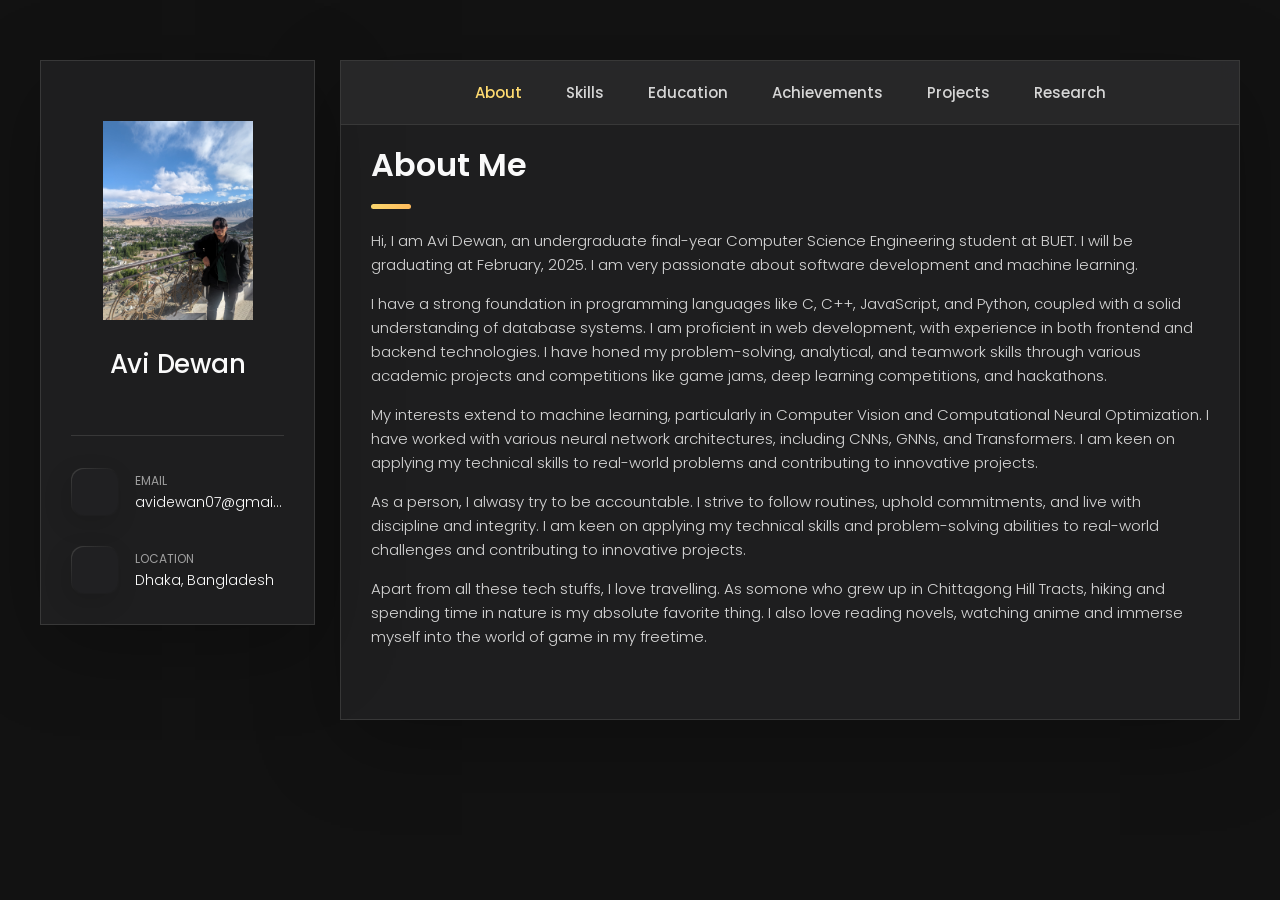
==== index.html @ 2a671320 "portfolio" ====
<!DOCTYPE html>
<html lang="en">

<head>
  <meta charset="UTF-8">
  <meta http-equiv="X-UA-Compatible" content="IE=edge">
  <meta name="viewport" content="width=device-width, initial-scale=1.0">
  <title>Avi's Portfolio</title>

  <!--
    - favicon
  -->
  <link rel="shortcut icon" href="./assets/images/me/3.jpg" type="image/x-icon">

  <!--
    - custom css link
  -->
  <link rel="stylesheet" href="./assets/css/style.css">

  <!--
    - google font link
  -->
  <link rel="preconnect" href="https://fonts.googleapis.com">
  <link rel="preconnect" href="https://fonts.gstatic.com" crossorigin>
  <link href="https://fonts.googleapis.com/css2?family=Poppins:wght@300;400;500;600&display=swap" rel="stylesheet">
</head>

<body>

  <!--
    - #MAIN
  -->

  <main>

    <!--
      - #SIDEBAR
    -->

    <aside class="sidebar" data-sidebar>
    <div class="sidebar-info">
      <figure class="avatar-box">
        <img src="/assets/images/me/5.jpg" alt="Avi Dewan" width="80">
      </figure>

      <div class="info-content">
        <h1 class="name" title=Avi Dewan>Avi Dewan</h1>
        <!-- <p class="title">
          Software Engineer, Chaldal
          <br>
          2023 - Present
        </p> -->
        
      </div>

      <button class="info_more-btn" data-sidebar-btn>
        <span>Show Contacts</span>
        <ion-icon name="chevron-down"></ion-icon>
      </button>
    </div>
      <ul class="social-list">
        
            <li class="social-item">
                <a href=https://www.linkedin.com/in/avi-dewan/ class="social-link" target="_blank" rel="noopener noreferrer">
                  <ion-icon name="logo-linkedin"></ion-icon>
                </a>
              </li>
        

        
            <li class="social-item">
                <a href=https://github.com/Avi-Dewan class="social-link" target="_blank" rel="noopener noreferrer">
                  <ion-icon name="logo-github"></ion-icon>
                </a>
              </li>
        
      </ul>
    </div>

    <div class="separator"></div>
    <div class="sidebar-info_more">
      <ul class="contacts-list">

        
            <li class="contact-item">
                <div class="icon-box">
                  <ion-icon name="mail-outline"></ion-icon>
                </div>
                <div class="contact-info">
                  <p class="contact-title">Email</p>
                  <a href="mailto:avidewan07@gmail.com" class="contact-link">avidewan07@gmail.com</a>
                </div>
              </li>
        
        

        
            <li class="contact-item">
                <div class="icon-box">
                  <ion-icon name="location-outline"></ion-icon>
                </div>
                <div class="contact-info">
                  <p class="contact-title">Location</p>
                  <address>Dhaka, Bangladesh</address>
                </div>
              </li>
        
      </ul>
  </aside>

    <!--
      - #main-content
    -->

    <div class="main-content">

      <!--
        - #NAVBAR
      -->

      <nav class="navbar">
        <ul class="navbar-list">
          <li class="navbar-item">
            <button class="navbar-link active" data-nav-link>About</button>
          </li>

          <li class="navbar-item">
            <button class="navbar-link" data-nav-link>Skills</button>
          </li>
          
          <li class="navbar-item">
            <button class="navbar-link" data-nav-link>Education</button>
          </li>

          <li class="navbar-item">
            <button class="navbar-link" data-nav-link>Achievements</button>
          </li>

          <!-- <li class="navbar-item">
            <button class="navbar-link" data-nav-link>Experience</button>
          </li> -->
          
          <li class="navbar-item">
            <button class="navbar-link" data-nav-link>Projects</button>
          </li>

          <li class="navbar-item">
            <button class="navbar-link" data-nav-link>Research</button>
          </li>

          <!-- <li class="navbar-item">
            <button class="navbar-link" data-nav-link>Location</button>
          </li> -->
        </ul>
      </nav>

      <!--
        - #ABOUT
      -->

      <article class="about active" data-page="about">

    <header>
      <h2 class="h2 article-title">About me</h2>
    </header>

    <section class="about-text">
         
            <p>Hi, I am Avi Dewan, an undergraduate final-year Computer Science Engineering student at BUET. I will be graduating at February, 2025. I am very passionate about software development and machine learning.</p>
         
            <p>I have a strong foundation in programming languages like C, C++, JavaScript, and Python, coupled with a solid understanding of database systems. I am proficient in web development, with experience in both frontend and backend technologies. I have honed my problem-solving, analytical, and teamwork skills through various academic projects and competitions like game jams, deep learning competitions, and hackathons.</p>
         
            <p>My interests extend to machine learning, particularly in Computer Vision and Computational Neural Optimization. I have worked with various neural network architectures, including CNNs, GNNs, and Transformers. I am keen on applying my technical skills to real-world problems and contributing to innovative projects.</p>
         
            <p>As a person, I alwasy try to be accountable.  I strive to follow routines, uphold commitments, and live with discipline and integrity. I am keen on applying my technical skills and problem-solving abilities to real-world challenges and contributing to innovative projects.</p>
        
            <p>Apart from all these tech stuffs, I love travelling. As somone who grew up in Chittagong Hill Tracts, hiking and spending time in nature is my absolute favorite thing. I also love reading novels, watching anime and immerse myself into the world of game in my freetime.</p>
        
  </section>
    <div class="modal-container" data-modal-container>

      <div class="overlay" data-overlay></div>

      <section class="testimonials-modal">
        <button class="modal-close-btn" data-modal-close-btn>
          <ion-icon name="close-outline"></ion-icon>
        </button>
      </section>

    </div>
  </article>

      <!--
        - #ABOUT
      -->

      <article class="skills" data-page="skills">

  <header>
    <h2 class="h2 article-title">Skills</h2>
  </header>

  
    <section class="timeline">
      <div class="title-wrapper">
        <div class="icon-box">
          <ion-icon name="code-slash-outline"></ion-icon>
        </div>
        <h3 class="h3">
          Languages
        </h3>
      </div>

      <div >
        
          <div  style="float: left; margin-right: 8px; margin-bottom: 8px;">
                <!-- <span class="tags" style="font-size: 20px; float: left;" >C</span> -->
                <img alt=C style="float: left;" src=https://img.shields.io/badge/c-%2300599C.svg?style=for-the-badge&amp;badge=c&amp;badgeColor=white />
                <!-- 
                  <a style="float: left;" href=https://github.com/ > 📎 </a>  
                
                  <a style="float: left;" href=https://github.com/ > 📎 </a>  
                 -->
                
          </div>
          
        
          <div  style="float: left; margin-right: 8px; margin-bottom: 8px;">
                <!-- <span class="tags" style="font-size: 20px; float: left;" >C++</span> -->
                <img alt=C++ style="float: left;" src=https://img.shields.io/badge/c++-%2300599C.svg?style=for-the-badge&amp;badge=c%2B%2B&amp;badgeColor=white />
                <!-- 
                  <a style="float: left;" href=https://github.com/ > 📎 </a>  
                
                  <a style="float: left;" href=https://github.com/ > 📎 </a>  
                 -->
                
          </div>
          
        
          <div  style="float: left; margin-right: 8px; margin-bottom: 8px;">
                <!-- <span class="tags" style="font-size: 20px; float: left;" >Java</span> -->
                <img alt=Java style="float: left;" src=https://img.shields.io/badge/java-%23ED8B00.svg?style=for-the-badge&amp;logo=openjdk&amp;logoColor=white />
                <!-- 
                  <a style="float: left;" href=https://github.com/ > 📎 </a>  
                
                  <a style="float: left;" href=https://github.com/ > 📎 </a>  
                 -->
                
          </div>

          <div  style="float: left; margin-right: 8px; margin-bottom: 8px;">
            <!-- <span class="tags" style="font-size: 20px; float: left;" >Java</span> -->
            <img alt=Python style="float: left;" src=https://img.shields.io/badge/python-%233776AB.svg?style=for-the-badge&amp;logo=openjdk&amp;logoColor=white />
            <!-- 
              <a style="float: left;" href=https://github.com/ > 📎 </a>  
            
              <a style="float: left;" href=https://github.com/ > 📎 </a>  
             -->
            
          </div>
          
        
          <div  style="float: left; margin-right: 8px; margin-bottom: 8px;">
                <!-- <span class="tags" style="font-size: 20px; float: left;" >Javascript</span> -->
                <img alt=Javascript style="float: left;" src=https://img.shields.io/badge/javascript-%23323330.svg?style=for-the-badge&amp;logo=javascript&amp;logoColor=%23F7DF1E />
                <!-- 
                  <a style="float: left;" href=https://github.com/ > 📎 </a>  
                
                  <a style="float: left;" href=https://github.com/ > 📎 </a>  
                 -->
                
          </div>
          
        
          <div  style="float: left; margin-right: 8px; margin-bottom: 8px;">
                <!-- <span class="tags" style="font-size: 20px; float: left;" >Assembly</span> -->
                <img alt=Assembly style="float: left;" src=https://img.shields.io/badge/assembly%20script-%23000000.svg?style=for-the-badge&amp;logo=assemblyscript&amp;logoColor=white />
                <!-- 
                  <a style="float: left;" href=https://github.com/ > 📎 </a>  
                
                  <a style="float: left;" href=https://github.com/ > 📎 </a>  
                 -->
                
          </div>
          
        
          <div  style="float: left; margin-right: 8px; margin-bottom: 8px;">
                <!-- <span class="tags" style="font-size: 20px; float: left;" >Bash</span> -->
                <img alt=Bash style="float: left;" src=https://img.shields.io/badge/shell_script-%23121011.svg?style=for-the-badge&amp;logo=gnu-bash&amp;logoColor=white />
                <!-- 
                  <a style="float: left;" href=https://github.com/ > 📎 </a>  
                
                  <a style="float: left;" href=https://github.com/ > 📎 </a>  
                 -->
                
          </div>
          
        
      </div>
    </section>
    <br/>
    <br/>
    <div>  </div>
    <hr>
    <br/>
    
    <section class="timeline">
      <div class="title-wrapper">
        <div class="icon-box">
          <ion-icon name="code-slash-outline"></ion-icon>
        </div>
        <h3 class="h3">
          Backend
        </h3>
      </div>

      <div >
        
          <div  style="float: left; margin-right: 8px; margin-bottom: 8px;">
                <!-- <span class="tags" style="font-size: 20px; float: left;" >NodeJS</span> -->
                <img alt=NodeJS style="float: left;" src=https://img.shields.io/badge/node.js-6DA55F?style=for-the-badge&amp;logo=node.js&amp;logoColor=white />
                <!-- 
                  <a style="float: left;" href=https://github.com/ > 📎 </a>  
                
                  <a style="float: left;" href=https://github.com/ > 📎 </a>  
                 -->
                
          </div>

          <div  style="float: left; margin-right: 8px; margin-bottom: 8px;">
                <!-- <span class="tags" style="font-size: 20px; float: left;" >NodeJS</span> -->
                <img alt=ExpressJS style="float: left;" src=https://img.shields.io/badge/express.js-%23404d59.svg?style=for-the-badge&amp;logo=express&amp;logoColor=white />
                <!-- 
                  <a style="float: left;" href=https://github.com/ > 📎 </a>  
                
                  <a style="float: left;" href=https://github.com/ > 📎 </a>  
                -->
                
          </div>
          
        
          <div  style="float: left; margin-right: 8px; margin-bottom: 8px;">
                <!-- <span class="tags" style="font-size: 20px; float: left;" >Spring Boot</span> -->
                <img alt=Next JS Boot style="float: left;" src=https://img.shields.io/badge/Next.js-black?style=for-the-badge&amp;logo=spring&amp;logoColor=white />
                <!-- 
                  <a style="float: left;" href=https://github.com/ > 📎 </a>  
                
                  <a style="float: left;" href=https://github.com/ > 📎 </a>  
                 -->
                
          </div>
          
        
      </div>
    </section>
    <br/>
    <br/>
    <div>  </div>
    <hr>
    <br/>
    
    <section class="timeline">
      <div class="title-wrapper">
        <div class="icon-box">
          <ion-icon name="code-slash-outline"></ion-icon>
        </div>
        <h3 class="h3">
          Frontend
        </h3>
      </div>

      <div >
        
          <div  style="float: left; margin-right: 8px; margin-bottom: 8px;">
                <!-- <span class="tags" style="font-size: 20px; float: left;" >ReactJs</span> -->
                <img alt=ReactJs style="float: left;" src=https://img.shields.io/badge/react-%2320232a.svg?style=for-the-badge&amp;logo=react&amp;logoColor=%2361DAFB />
                <!-- 
                  <a style="float: left;" href=https://github.com/ > 📎 </a>  
                
                  <a style="float: left;" href=https://github.com/ > 📎 </a>  
                 -->
                
          </div>
          
        
          <div  style="float: left; margin-right: 8px; margin-bottom: 8px;">
                <!-- <span class="tags" style="font-size: 20px; float: left;" >EJS</span> -->
                <img alt=SvelteJS style="float: left;" src=https://img.shields.io/badge/svelte-%23FF3E00.svg?style=for-the-badge&amp;logo=node.js&amp;logoColor=white />
                <!-- 
                  <a style="float: left;" href=https://github.com/ > 📎 </a>  
                
                  <a style="float: left;" href=https://github.com/ > 📎 </a>  
                 -->
                
          </div>

          <div  style="float: left; margin-right: 8px; margin-bottom: 8px;">
                <!-- <span class="tags" style="font-size: 20px; float: left;" >Spring Boot</span> -->
                <img alt=Next JS Boot style="float: left;" src=https://img.shields.io/badge/Next.js-black?style=for-the-badge&amp;logo=spring&amp;logoColor=white />
                <!-- 
                  <a style="float: left;" href=https://github.com/ > 📎 </a>  
                
                  <a style="float: left;" href=https://github.com/ > 📎 </a>  
                -->
                
          </div>
        

          <div  style="float: left; margin-right: 8px; margin-bottom: 8px;">
                <!-- <span class="tags" style="font-size: 20px; float: left;" >EJS</span> -->
                <img alt=p5 JS style="float: left;" src=https://img.shields.io/badge/p5.js-%23ED225D.svg?style=for-the-badge&amp;logo=node.js&amp;logoColor=white />
                <!-- 
                  <a style="float: left;" href=https://github.com/ > 📎 </a>  
                
                  <a style="float: left;" href=https://github.com/ > 📎 </a>  
                -->
                
          </div>
          
        
      </div>
    </section>
    <br/>
    <br/>
    <div>  </div>
    <hr>
    <br/>
    
    <section class="timeline">
      <div class="title-wrapper">
        <div class="icon-box">
          <ion-icon name="code-slash-outline"></ion-icon>
        </div>
        <h3 class="h3">
          Data Systems
        </h3>
      </div>

      <div >
        
          <div  style="float: left; margin-right: 8px; margin-bottom: 8px;">
                <!-- <span class="tags" style="font-size: 20px; float: left;" >PostgreSQL</span> -->
                <img alt=PostgreSQL style="float: left;" src=https://img.shields.io/badge/postgres-%23316192.svg?style=for-the-badge&amp;logo=postgresql&amp;logoColor=white />
                <!-- 
                  <a style="float: left;" href=https://github.com/ > 📎 </a>  
                
                  <a style="float: left;" href=https://github.com/ > 📎 </a>  
                 -->
                
          </div>
          
        
          <div  style="float: left; margin-right: 8px; margin-bottom: 8px;">
                <!-- <span class="tags" style="font-size: 20px; float: left;" >Hadoop</span> -->
                <img alt=MySQL style="float: left;" src=https://img.shields.io/badge/mysql-%2300f.svg?style=for-the-badge&amp;logo=apachehadoop&amp;logoColor=black />
                <!--  -->
                
          </div>
          
        
      </div>
    </section>
    <br/>
    <br/>
    <div>  </div>
    <hr>
    <br/>
    
    <section class="timeline">
      <div class="title-wrapper">
        <div class="icon-box">
          <ion-icon name="code-slash-outline"></ion-icon>
        </div>
        <h3 class="h3">
          Tools
        </h3>
      </div>

      <div >
        
          <div  style="float: left; margin-right: 8px; margin-bottom: 8px;">
                <!-- <span class="tags" style="font-size: 20px; float: left;" >Git</span> -->
                <img alt=Git style="float: left;" src=https://img.shields.io/badge/git-%23F05033.svg?style=for-the-badge&amp;logo=git&amp;logoColor=white />
                <!--  -->
                
          </div>
          
        
          <div  style="float: left; margin-right: 8px; margin-bottom: 8px;">
                <!-- <span class="tags" style="font-size: 20px; float: left;" >Docker</span> -->
                <img alt=Docker style="float: left;" src=https://img.shields.io/badge/docker-%230db7ed.svg?style=for-the-badge&amp;logo=docker&amp;logoColor=white />
                <!--  -->
                
          </div>
          
      </div>
    </section>
    <br/>
    <br/>
    <div>  </div>
    <hr>
    <br/>

  <!--
    <section class="timeline">
      <div class="title-wrapper">
        <div class="icon-box">
          <ion-icon name="code-slash-outline"></ion-icon>
        </div>
        <h3 class="h3">
          Testing
        </h3>
      </div>

      <div >
        
          <div  style="float: left; margin-right: 8px; margin-bottom: 8px;">
               
                <img alt=JUnit5 style="float: left;" src=https://img.shields.io/badge/junit5-%2325A162.svg?style=for-the-badge&amp;logo=junit5&amp;logoColor=white />
                
                
          </div>
          
        
          <div  style="float: left; margin-right: 8px; margin-bottom: 8px;">
                
                <img alt=Testcontainer style="float: left;" src=https://img.shields.io/badge/TestContainer-%230db7ed.svg?style=for-the-badge&amp;logo=docker&amp;logoColor=white />
              
                
          </div>
          
        
          <div  style="float: left; margin-right: 8px; margin-bottom: 8px;">
              
                <img alt=Graphana K6 style="float: left;" src=https://img.shields.io/badge/K6-%237D64FF.svg?style=for-the-badge&amp;logo=microsoftazure&amp;logoColor=white />
            
                
          </div>

        
      </div>
    </section>
    <br/>
    <br/>
    <div>  </div>
    <hr>
    <br/>
  -->  

  <!--
    <section class="timeline">
      <div class="title-wrapper">
        <div class="icon-box">
          <ion-icon name="code-slash-outline"></ion-icon>
        </div>
        <h3 class="h3">
          DevOps
        </h3>
      </div>

      <div >
        
          <div  style="float: left; margin-right: 8px; margin-bottom: 8px;">
               
                <img alt=Terraform style="float: left;" src=https://img.shields.io/badge/terraform-%235835CC.svg?style=for-the-badge&amp;logo=terraform&amp;logoColor=white />
               
                
          </div>
          
        
          <div  style="float: left; margin-right: 8px; margin-bottom: 8px;">
            
                <img alt=Helm style="float: left;" src=https://img.shields.io/badge/helm-%230e1689.svg?style=for-the-badge&amp;logo=helm&amp;logoColor=white />
              
                
          </div>
          
        
          <div  style="float: left; margin-right: 8px; margin-bottom: 8px;">
              
                <img alt=Github Workflow style="float: left;" src=https://img.shields.io/badge/github%20workflow-%232671E5.svg?style=for-the-badge&amp;logo=githubactions&amp;logoColor=white />
               
                
          </div>
          
        
      </div>
    </section>
    <br/>
    <br/>
    <div>  </div>
    <hr>
    <br/>
    
    <section class="timeline">
      <div class="title-wrapper">
        <div class="icon-box">
          <ion-icon name="code-slash-outline"></ion-icon>
        </div>
        <h3 class="h3">
          Clouds
        </h3>
      </div>

      <div >
        
          <div  style="float: left; margin-right: 8px; margin-bottom: 8px;">
               
                <img alt=Azure Cloud Service style="float: left;" src=https://img.shields.io/badge/azure%20cloud-%230072C6.svg?style=for-the-badge&amp;logo=microsoftazure&amp;logoColor=white />
               
                
          </div>
          
        
          <div  style="float: left; margin-right: 8px; margin-bottom: 8px;">
                
                <img alt=Azure Kubernetes Service style="float: left;" src=https://img.shields.io/badge/azure%20kubernetes-%230072C6.svg?style=for-the-badge&amp;logo=microsoftazure&amp;logoColor=white />
               
                
          </div>
          
        
          <div  style="float: left; margin-right: 8px; margin-bottom: 8px;">
                
                <img alt=Azure Cloud Storage style="float: left;" src=https://img.shields.io/badge/azure%20storage-%230072C6.svg?style=for-the-badge&amp;logo=microsoftazure&amp;logoColor=white />
          
                
          </div>
          
        
          <div  style="float: left; margin-right: 8px; margin-bottom: 8px;">
            
                <img alt=Azure Container Registry style="float: left;" src=https://img.shields.io/badge/azure%20container%20registry-%230072C6.svg?style=for-the-badge&amp;logo=microsoftazure&amp;logoColor=white />
                
          </div>
          
        
      </div>
    </section>
    <br/>
    <br/>
    <div>  </div>
    <hr>
    <br/>
-->
    
</article>
      
      <!--
        - #EDUCATION
      -->
      <article class="education" data-page="education">

    <header>
        <h2 class="h2 article-title">Education</h2>
    </header>

    <section class="timeline">
      <ol class="timeline-list">

        
          <li class="timeline-item">
            <div class="education-header">
              <h4 class="h4 timeline-item-title">Bangladesh University of Engineering and Technology</h4>
              <span>Fev 2020 - Present</span>
            </div>
            <div class="education-header">
              <h5 class="h5 timeline-item-subtitle">B.Sc. in Computer Science and Engineering</h5>
              <span>CGPA: 3.53/4.00</span>
            </div>
          
            
              <div class="multicol-list">
                <div class="blog-text" >Notable Courses</div>
                <ul>
                    <li><p class="timeline-text">CSE 101 - Structured Programming Language</p></li>

                    <li><p class="timeline-text">CSE 107 - Object Oriented Programming</p></li>

                    <li><p class="timeline-text">CSE 203 & 207 - Data Structure and Algorithms</p></li>

                  
                    <li><p class="timeline-text">CSE 305 - Computer Architecture</p></li>
                  
                    <li><p class="timeline-text">CSE 307 - Software Engineering</p></li>
                  
                    <li><p class="timeline-text">CSE 309 - Compiler Design</p></li>
                  
                    <li><p class="timeline-text">CSE 313 - Operating Systems</p></li>
                  
                    <li><p class="timeline-text">CSE 317 - Artificial Intelligence</p></li>
                  
                    <li><p class="timeline-text">CSE 321 - Computer Networks</p></li>
                  
                    <li><p class="timeline-text">CSE 405 - Computer Security</p></li>
                  
                    <li><p class="timeline-text">CSE 409 - Computer Graphics</p></li>
                  
                    <li><p class="timeline-text">CSE 463 - Introduction to Bioinformatics</p></li>
                  
                    <li><p class="timeline-text">CSE 471 - Machine Learning</p></li>
                  
                    <li><p class="timeline-text">MATH 245 - Statistics and Probability</p></li>
                  
                    <li><p class="timeline-text">MATH 247 - Linear Algebra</p></li>
                  
                </ul>
              </div>
            
          </li>
        
          <li class="timeline-item">
            <div class="education-header">
              <h4 class="h4 timeline-item-title">Notre Dame College, Dhaka</h4>
              <span>2019</span>
            </div>
            <div class="education-header">
              <h5 class="h5 timeline-item-subtitle">Higher Secondary Certificate (HSC)</h5>
              <span>GPA: 5.00/5.00</span>
            </div>
            <p class="timeline-text">
              Received board scholarship.
            </p>
            
          </li>
        
          <li class="timeline-item">
            <div class="education-header">
              <h4 class="h4 timeline-item-title">Khagrachari Cantonment Public School &amp; College, Khagrachari</h4>
              <span>2017</span>
            </div>
            <div class="education-header">
              <h5 class="h5 timeline-item-subtitle">Secondary School Certificate (SSC)</h5>
              <span>GPA: 5.00/5.00</span>
            </div>
            <p class="timeline-text">
              Received board scholarship.
            </p>
            
          </li>
        
       
      </ol>

    </section>
  </article>

      <!--
        - #ACHIEVEMENTS
      -->
      <article class="achievements" data-page="achievements">

    <header>
      <h2 class="h2 article-title">Achievements</h2>
    </header>

    
        <section class="timeline">
            <div class="title-wrapper">
              <div class="icon-box">
                <ion-icon name="trophy-outline"></ion-icon>
              </div>
              <h3 class="h3">Deep Learning Competitions</h3>
            </div>
            <ol class="timeline-list">
                
                    <li class="timeline-item">
                        <div class="education-header">
                            <h4 class="h4 timeline-item-title">SUST DL Enigma</h4>
                            <span>Sylhet, Bangladesh</span>
                        </div>
                        <div class="education-header">
                            <span>Champion</span>
                            <span>Feb 2024</span>
                        </div>
                        <p class="timeline-text">
                          Our team QWERTY became champion in this road object detection competition. Images of roads across 9 districts are given as a dataset. Our
                          task was to build a robust model to accurately detect various vehicles and people on the
                          road. We achieved mAP score of .66
                        </p>
                    </li>
                
            </ol>
        </section>
    
        <section class="timeline">
            <div class="title-wrapper">
              <div class="icon-box">
                <ion-icon name="trophy-outline"></ion-icon>
              </div>
              <h3 class="h3">Game JAM</h3>
            </div>
            <ol class="timeline-list">
                
                    <li class="timeline-item">
                        <div class="education-header">
                            <h4 class="h4 timeline-item-title">BUET CSE FEST Game Jam 2023</h4>
                            <span>Dhaka, Bangladesh</span>
                        </div>
                        <div class="education-header">
                            <span>Ranked 5th</span>
                            <span>July 2023</span>
                        </div>
                        <p class="timeline-text">
                            
                        </p>
                    </li>
                
                    <li class="timeline-item">
                        <div class="education-header">
                            <h4 class="h4 timeline-item-title">IUT National ICT Fest GameJam 2024</h4>
                            <span>Dhaka, Bangladesh</span>
                        </div>
                        <div class="education-header">
                            <span>Finalist</span>
                            <span>April 2024</span>
                        </div>
                        <p class="timeline-text">
                            
                        </p>
                    </li>
          
                
            </ol>
        </section>
    
        <section class="timeline">
          <div class="title-wrapper">
            <div class="icon-box">
              <ion-icon name="trophy-outline"></ion-icon>
            </div>
            <h3 class="h3">Capture The Flag</h3>
          </div>
          <ol class="timeline-list">
              
                  <li class="timeline-item">
                      <div class="education-header">
                          <h4 class="h4 timeline-item-title">Inter University CTF, BUET CSE FEST 2023</h4>
                          <span>Dhaka, Bangladesh</span>
                      </div>
                      <div class="education-header">
                          <span> Ranked 11th among 30 onsite teams  </span>
                          <span>July 2023</span>
                      </div>
                      <p class="timeline-text">
                          Got selected for the final onsite round by raking in top 30 among 153 teams in preliminary round.
                      </p>
                  </li>
  
          </ol>
      </section>
  

   
    
</article>

      <!--
        - #EXPERIENCE
      -->
      <article class="experience" data-page="experience">

    <header>
      <h2 class="h2 article-title">Experiences</h2>
    </header>

    
        <section class="timeline">
            <div class="title-wrapper">
              <div class="icon-box">
                <ion-icon name="trophy-outline"></ion-icon>
              </div>
              <h3 class="h3">Pridesys IT Ltd</h3>
            </div>
            <!-- <p class="timeline-text">
                
            </p> -->
            <ol class="timeline-list">
                
                <p class="timeline-text">  </p> <br/>
                
                
                    <li class="timeline-item">
                        <div class="education-header">
                            <h3 class="h3 timeline-item-title">Software Engineer II</h3>
                            <span>June 2024 - Present</span>
                        </div>
                        <div class="education-header">
                            <span>Dhaka, Bangladesh</span>
                            <!-- <span>June 2024 - Present</span> -->
                        </div>
                        <br>
                        <p class="timeline-text">
                            
                        </p>

                        
                            <br/>
                            <!-- <p class="timeline-text">Some of my Notable works are:</p> -->
                            <div style="margin-left: 15px;"></div>
                            <ul>
                              
                                <li class="circle"><p class="timeline-text-bulletpoint">Redesigned application from a monolithic to microservices architecture, using Kafka to decouple services, which improved system reliability, and fault isolation, facilitated independent service scaling, and decreased deployment times.</p></li>
                              
                                <li class="circle"><p class="timeline-text-bulletpoint">Incorporated CI/CD with github workflows, accelerating integration and deployment across multiple microservices and reducing development time by 20%</p></li>
                              
                                <li class="circle"><p class="timeline-text-bulletpoint">Used Helm for k8s package management, Hashicorp’s Vault for secret management inside K8s, Terraform and Ansible for infrastructure provision and management</p></li>
                              
                            </ul>
                          
                        

                    </li>
                
                    <li class="timeline-item">
                        <div class="education-header">
                            <h3 class="h3 timeline-item-title">Junior Software Engineer</h3>
                            <span>Oct 2023 - May 2024</span>
                        </div>
                        <div class="education-header">
                            <span>Dhaka, Bangladesh</span>
                            <!-- <span>Oct 2023 - May 2024</span> -->
                        </div>
                        <br>
                        <p class="timeline-text">
                            
                        </p>

                        
                            <br/>
                            <!-- <p class="timeline-text">Some of my Notable works are:</p> -->
                            <div style="margin-left: 15px;"></div>
                            <ul>
                              
                                <li class="circle"><p class="timeline-text-bulletpoint">Shifted the backend architecture from deprecated Oracle Forms to Spring Boot 3 resulting in better performance, and security, with support for modern RESTful APIs and a reduction in maintenance costs.</p></li>
                              
                                <li class="circle"><p class="timeline-text-bulletpoint">Shifted the database from Oracle to PostgreSQL which reduced the overall cost by 70%</p></li>
                              
                                <li class="circle"><p class="timeline-text-bulletpoint">Successfully deployed the backend and database of the cloud ERP on ACS (Azure Cloud Service) using AKS (Azure Kubernetes Service), ACR (Azure Container Registry), Cloud storage and NGINX which in turn increased reliability and availability by 20% and reduced infrastructure cost by appx 30%</p></li>
                              
                            </ul>
                          
                        

                    </li>
                
            </ol>
        </section>
        <hr>
        <br>
    
        <section class="timeline">
            <div class="title-wrapper">
              <div class="icon-box">
                <ion-icon name="trophy-outline"></ion-icon>
              </div>
              <h3 class="h3">ICT Cell, BUET</h3>
            </div>
            <!-- <p class="timeline-text">
                
            </p> -->
            <ol class="timeline-list">
                
                <p class="timeline-text">  </p> <br/>
                
                
                    <li class="timeline-item">
                        <div class="education-header">
                            <h3 class="h3 timeline-item-title">Junior Backend Developer</h3>
                            <span>Oct 2021 - Mar 2023</span>
                        </div>
                        <div class="education-header">
                            <span>Dhaka, Bangladesh</span>
                            <!-- <span>Oct 2021 - Mar 2023</span> -->
                        </div>
                        <br>
                        <p class="timeline-text">
                            I worked as a backend developer at ICT Cell of BUET. My primary goal was to develop a job portal for BUET aiming to eliminate manual book keeping. I was involved in designing the overall architecture and implementing system. Additionally, I contributed to the development of backend and deployment. Some of my notable works include:
                        </p>

                        
                            <br/>
                            <!-- <p class="timeline-text">Some of my Notable works are:</p> -->
                            <div style="margin-left: 15px;"></div>
                            <ul>
                              
                                <li class="circle"><p class="timeline-text-bulletpoint">Designed and developed the application architecture for the job portal which decreased the overall life cycle of an application from 3 months to 1 week.</p></li>
                              
                                <li class="circle"><p class="timeline-text-bulletpoint">Designed and developed the application scrutiny system which reduced the time to scrutinize an application from 1 month to 1 week.</p></li>
                              
                                <li class="circle"><p class="timeline-text-bulletpoint">The overall system improved the communication between multiple departments and reduced the time to hire a candidate by 300%.</p></li>
                              
                                <li class="circle"><p class="timeline-text-bulletpoint">Developed the backend for the job listing system which completely removed the necessity of manual job posting and decreasing the cost by 100%</p></li>
                              
                                <li class="circle"><p class="timeline-text-bulletpoint">Automated the deployment of the system using github actions which reduced the deployment time by 50%.</p></li>
                              
                                <li class="circle"><p class="timeline-text-bulletpoint">The system is actively being used by BUET for hiring and has facilitated more than 10,000 applicants from the start of the system.</p></li>
                              
                            </ul>
                          
                        

                    </li>
                
            </ol>
        </section>
        <hr>
        <br>
    

   
    
</article>

      <!--
        - #PROJECTS
      -->
      <article class="projects" data-page="projects">

    <header>
      <h2 class="h2 article-title">Projects</h2>
    </header>

    <section class="blog-posts">
      <ul class="blog-posts-list">
        
        
          <li class="blog-post-item">
            <figure class="blog-banner-box">
              <img src="./assets/images/create_conference.png" alt="Conference Management System" loading="lazy">
            </figure>
              <div class="blog-content">
                <div class="blog-header">
                  <h3 class="h3 blog-item-title">Conference Management System</h3>
                  <div class="project-linkes">
                    <a href="https://github.com/Avi-Dewan/Conference-Management-System" target="_blank" rel="noopener noreferrer">
                      <ion-icon name="logo-github"></ion-icon>
                    </a>
                    
                  </div>
                </div>
                <div class="">
                  🏷️
                    
                      <code class="tags">Svelte js</code>
                      <code class="tags">Express js</code>
                      <code class="tags">PostgreSQL</code>
                  
                    <span class="dot"></span>
                     <!-- <br/> -->
                     
                  <time class="blog-text" datetime="2024">2024</time>
                </div>
                 <hr/> 

                <p class="blog-text">
                  Designed and implemented a web app that provides an easy interface to streamline the organization and management of academic conferences. The platform allows administrators, researchers, and reviewers to collaborate efficiently in a single, integrated environment.They create conferences; submit papers, posters; assign reviewers; give reviews and manage all these effectively.
                </p>
              </div>
          </li>
        
          <li class="blog-post-item">
            <figure class="blog-banner-box">
              <img src="./assets/images/playware.png" alt="Playware" loading="lazy">
            </figure>
              <div class="blog-content">
                <div class="blog-header">
                  <h3 class="h3 blog-item-title">Playware</h3>
                  <div class="project-linkes">
                    <a href="https://github.com/Avi-Dewan/Playware" target="_blank" rel="noopener noreferrer">
                      <ion-icon name="logo-github"></ion-icon>
                    </a>
                    
                  </div>
                </div>
                <div class="">
                  🏷️
                    
                      <code class="tags">Express js</code>
                      
                    
                      <code class="tags">React</code>
                      
                    
                      <code class="tags">PostgreSQL</code>
                      
                    
                  
                    <span class="dot"></span>
                     <!-- <br/> -->
                     
                  <time class="blog-text" datetime="2022">2022</time>
                </div>
                 <hr/> 

                <p class="blog-text">
                  A comprehensive game store platform for releasing, purchasing, installing, subscribing, reviewing, and rating games, developed as a project for the Database Sessional in Level 1 Term 2.
                </p>
              </div>
          </li>
        
          <li class="blog-post-item">
            <figure class="blog-banner-box">
              <img src="./assets/images/Football_club_manager.png" alt="Football Club Player Management System" loading="lazy">
            </figure>
              <div class="blog-content">
                <div class="blog-header">
                  <h3 class="h3 blog-item-title">Football Club Player Management System</h3>
                  <div class="project-linkes">
                    <a href="https://github.com/Avi-Dewan/Football-Manager---2021" target="_blank" rel="noopener noreferrer">
                      <ion-icon name="logo-github"></ion-icon>
                    </a>

                    <a href="https://www.youtube.com/watch?v=RuEa_5_9uq4" target="_blank" rel="noopener noreferrer">
                      <ion-icon name="logo-youtube"></ion-icon>
                    </a>
                    
                  </div>
                </div>
                <div class="">
                  🏷️
                    
                      <code class="tags">Java</code>
                      
                    
                      <code class="tags">JavaFX</code>
                      
                    
                      <code class="tags">Networking</code>
                      
                    
                  
                    <span class="dot"></span>
                     <!-- <br/> -->
                     
                  <time class="blog-text" datetime="2021">2021</time>
                </div>
                 <hr/> 

                <p class="blog-text">
                  A desktop app to simulate real-time player market by networking. This app can be used to buy and sell players among different clubs. The updates are shown in real-time.
                </p>
              </div>
          </li>
        
          <li class="blog-post-item">
            <figure class="blog-banner-box">
              <img src="./assets/images/lost in gravity.png" alt="Lost in Gravity" loading="lazy">
            </figure>
              <div class="blog-content">
                <div class="blog-header">
                  <h3 class="h3 blog-item-title">Lost in Gravity</h3>
                  <div class="project-linkes">
                    <a href="https://github.com/Asib27/SaveYouFromYou" target="_blank" rel="noopener noreferrer">
                      <ion-icon name="logo-github"></ion-icon>
                    </a>
                    
                      <a href="https://www.youtube.com/watch?v=hLj8GyflLBk" target="_blank" rel="noopener noreferrer">
                        <ion-icon name="logo-youtube"></ion-icon>
                      </a>
                    
                  </div>
                </div>
                <div class="">
                  🏷️
                    
                      <code class="tags">p5 js</code>
                  
                    <span class="dot"></span>
                     <!-- <br/> -->
                     
                  <time class="blog-text" datetime="2023">2023</time>
                </div>
                 <hr/> 

                <p class="blog-text">
                  A 2D game developed for BUET CSE Fest GAMEJAM-2023. As a player, you have to take the astronaut home using the force of gravity but with a twist, you cannot touch the astronaut.
                </p>
              </div>
          </li>
        
          <li class="blog-post-item">
            <figure class="blog-banner-box">
              <img src="./assets/images/Food pull.png" alt="Food Pull" loading="lazy">
            </figure>
              <div class="blog-content">
                <div class="blog-header">
                  <h3 class="h3 blog-item-title">Food Pull</h3>
                  <div class="project-linkes">
                    <a href="https://github.com/Avi-Dewan/foodPull" target="_blank" rel="noopener noreferrer">
                      <ion-icon name="logo-github"></ion-icon>
                    </a>
                    
                  </div>
                </div>
                <div class="">
                  🏷️
                    
                      <code class="tags">p5 js</code>
                      
                    <span class="dot"></span>
                     <!-- <br/> -->
                     
                  <time class="blog-text" datetime="2024">2024</time>
                </div>
                 <hr/> 

                <p class="blog-text">
                  Another 2D game built for IUT National ICT Fest GameJam 2024. Using gravity you have to pull foods in the basket as required in the recipe spells while not touching the basket. You also have to collect spells (fire, water ) to finish cooking as instructed in the recipe. It used the gravity and collision mechanism written in 2nd game: SaveYouFromYou 
                </p>
              </div>
          </li>
          
          <li class="blog-post-item">
            <figure class="blog-banner-box">
              <img src="./assets/images/pacman.png" alt="Pacman" loading="lazy">
            </figure>
              <div class="blog-content">
                <div class="blog-header">
                  <h3 class="h3 blog-item-title">Pacman</h3>
                  <div class="project-linkes">
                    <a href="https://github.com/Avi-Dewan/Pacman" target="_blank" rel="noopener noreferrer">
                      <ion-icon name="logo-github"></ion-icon>
                    </a>
                    

                    <a href="https://www.youtube.com/watch?v=K1Sk-ufnB8k" target="_blank" rel="noopener noreferrer">
                      <ion-icon name="logo-youtube"></ion-icon>
                    </a>


                  </div>
                </div>
                <div class="">
                  🏷️
                    
                      <code class="tags">C</code>
                      <code class="tags">Open GL</code>
                      
                    <span class="dot"></span>
                     <!-- <br/> -->
                     
                  <time class="blog-text" datetime="2020">2020</time>
                </div>
                 <hr/> 

                <p class="blog-text">
                  Implemented a basic Pacman game using Igraphics (wrapper for OpenGL) without a
game engine. Ground-up implementation of menu navigation and physics. 
                </p>
              </div>
          </li>

      </ul>

    </section>

  </article>

      <!--
        - #RESEARCH
      -->
      
      <article class="research" data-page="research">

    <header>
      <h2 class="h2 article-title">Research</h2>
    </header>

    <section class="timeline">
      <ol class="timeline-list">

        
          <li class="timeline-item">
            <h4 class="h4 timeline-item-title">Hybridizing Reinforcement Learning and Metaheuristics to design
              robust optimization framework</h4>
            <h5 class="h5 timeline-item-subtitle-research">Undergraduate thesis work</h5>
            
                <h5 class="h5 timeline-item-subtitle-research"> Supervisor:
                  Dr.
                  Muhammad Ali Nayeem, Assistant Professor, CSE, BUET, Dhaka
                        
                    
                </h5>
            
            
                <h5 class="h5 timeline-item-subtitle-research">Keywords: 
                    
                  Neural Combinatorial Optimization
                         , 
                        Reinforcement Learning(RL), 
                        Graph Neural Network (GNN)
                        
                    
                </h5>
            
              
            <br>
            <p class="timeline-text-bulletpoint">
              We aim to solve computer optimization problems such as DVRP(Dynamic Vehicle Routing Problem), TSP(Travelling Salesman Problem) using deep reinforcement learning and different meta-heuristic techniques such as ant colony, evolutionary algorithm etc. We leverage GNN to get graph embedding from the problem instance. Using that embedding we generate heuristic which is then used in the solution.
            </p>
          </li>
        

      </ol>

      <br/>

      <ol class="timeline-list">

        
        <li class="timeline-item">
          <h4 class="h4 timeline-item-title">Novel Class Discovery </h4>
          <h5 class="h5 timeline-item-subtitle-research">Remote Part Time Research Assistant</h5>
          
              <h5 class="h5 timeline-item-subtitle-research">Supervisor: 
                Dr. Avijoy Chakma, Assistant Professor, CS, Bowie State University, Maryland, USA
              </h5>
          
          
              <h5 class="h5 timeline-item-subtitle-research">Keywords: 
                  Computer Vision, Novel Class, Clustering, Open-world learning
              </h5>
          
            
          <br>
          <p class="timeline-text-bulletpoint">
            We aim to discover new semantic classes in an unlabelled datset by leveraging the knowledge acquired from another labeled data set where it is assumed that the classes in the labeled and unlabeled set are disjoint. To this end, we use various self-supervised learning(SSL) techniques to learn a better representaton of the samples then apply various clustering algorithm.
          </p>
        </li>
      

      </ol>

    </section>
  </article>
      
      <!--
        - #PORTFOLIO
      -->

      <article class="portfolio" data-page="portfolio">

        <header>
          <h2 class="h2 article-title">Portfolio</h2>
        </header>

        <section class="projects">

          <ul class="filter-list">

            <li class="filter-item">
              <button class="active" data-filter-btn>All</button>
            </li>

            <li class="filter-item">
              <button data-filter-btn>Web design</button>
            </li>

            <li class="filter-item">
              <button data-filter-btn>Applications</button>
            </li>

            <li class="filter-item">
              <button data-filter-btn>Web development</button>
            </li>

          </ul>

          <div class="filter-select-box">

            <button class="filter-select" data-select>

              <div class="select-value" data-selecct-value>Select category</div>

              <div class="select-icon">
                <ion-icon name="chevron-down"></ion-icon>
              </div>

            </button>

            <ul class="select-list">

              <li class="select-item">
                <button data-select-item>All</button>
              </li>

              <li class="select-item">
                <button data-select-item>Web design</button>
              </li>

              <li class="select-item">
                <button data-select-item>Applications</button>
              </li>

              <li class="select-item">
                <button data-select-item>Web development</button>
              </li>

            </ul>

          </div>

          <ul class="project-list">

            <li class="project-item  active" data-filter-item data-category="web development">
              <a href="#">

                <figure class="project-img">
                  <div class="project-item-icon-box">
                    <ion-icon name="eye-outline"></ion-icon>
                  </div>

                  <img src="./assets/images/project-1.jpg" alt="finance" loading="lazy">
                </figure>

                <h3 class="project-title">Finance</h3>

                <p class="project-category">Web development</p>

              </a>
            </li>

          </ul>

        </section>

      </article>

     

    </div>

  </main>






  <!--
    - custom js link
  -->
  <script src="./assets/js/script.js"></script>

  <!--
    - ionicon link
  -->
  <script type="module" src="https://unpkg.com/ionicons@5.5.2/dist/ionicons/ionicons.esm.js"></script>
  <script nomodule src="https://unpkg.com/ionicons@5.5.2/dist/ionicons/ionicons.js"></script>

</body>

</html>
---- assets/css/style.css ----
/*-----------------------------------*\
  #style.css
\*-----------------------------------*/


/**
 * copyright 2022 @codewithsadee
 */





/*-----------------------------------*\
  #CUSTOM PROPERTY
\*-----------------------------------*/

:root {

  /**
   * colors
   */

  /* gradient */

  --bg-gradient-onyx: linear-gradient(
    to bottom right, 
    hsl(240, 1%, 25%) 3%, 
    hsl(0, 0%, 19%) 97%
  );
  --bg-gradient-jet: linear-gradient(
    to bottom right, 
    hsla(240, 1%, 18%, 0.251) 0%, 
    hsla(240, 2%, 11%, 0) 100%
  ), hsl(240, 2%, 13%);
  --bg-gradient-yellow-1: linear-gradient(
    to bottom right, 
    hsl(45, 100%, 71%) 0%, 
    hsla(36, 100%, 69%, 0) 50%
  );
  --bg-gradient-yellow-2: linear-gradient(
    135deg, 
    hsla(45, 100%, 71%, 0.251) 0%, 
    hsla(35, 100%, 68%, 0) 59.86%
  ), hsl(240, 2%, 13%);
  --border-gradient-onyx: linear-gradient(
    to bottom right, 
    hsl(0, 0%, 25%) 0%, 
    hsla(0, 0%, 25%, 0) 50%
  );
  --text-gradient-yellow: linear-gradient(
    to right, 
    hsl(45, 100%, 72%), 
    hsl(35, 100%, 68%)
  );

  /* solid */

  --jet: hsl(0, 0%, 22%);
  --onyx: hsl(240, 1%, 17%);
  --eerie-black-1: hsl(240, 2%, 13%);
  --eerie-black-2: hsl(240, 2%, 12%);
  --smoky-black: hsl(0, 0%, 7%);
  --white-1: hsl(0, 0%, 100%);
  --white-2: hsl(0, 0%, 98%);
  --orange-yellow-crayola: hsl(45, 100%, 72%);
  --vegas-gold: hsl(45, 54%, 58%);
  --light-gray: hsl(0, 0%, 84%);
  --light-gray-70: hsla(0, 0%, 84%, 0.7);
  --bittersweet-shimmer: hsl(0, 43%, 51%);

  /**
   * typography
   */

  /* font-family */
  --ff-poppins: 'Poppins', sans-serif;

  /* font-size */
  --fs-1: 24px;
  --fs-2: 18px;
  --fs-3: 17px;
  --fs-4: 16px;
  --fs-5: 15px;
  --fs-6: 14px;
  --fs-7: 13px;
  --fs-8: 11px;

  /* font-weight */
  --fw-300: 300;
  --fw-400: 400;
  --fw-500: 500;
  --fw-600: 600;

  /**
   * shadow
   */
  
  --shadow-1: -4px 8px 24px hsla(0, 0%, 0%, 0.25);
  --shadow-2: 0 16px 30px hsla(0, 0%, 0%, 0.25);
  --shadow-3: 0 16px 40px hsla(0, 0%, 0%, 0.25);
  --shadow-4: 0 25px 50px hsla(0, 0%, 0%, 0.15);
  --shadow-5: 0 24px 80px hsla(0, 0%, 0%, 0.25);

  /**
   * transition
   */

  --transition-1: 0.25s ease;
  --transition-2: 0.5s ease-in-out;

}





/*-----------------------------------*\
  #RESET
\*-----------------------------------*/

*, *::before, *::after {
  margin: 0;
  padding: 0;
  box-sizing: border-box;
}

a { text-decoration: none; }

li { list-style: none; }

img, ion-icon, a, button, time, span { display: block; }

button {
  font: inherit;
  background: none;
  border: none;
  text-align: left;
  cursor: pointer;
}

input, textarea {
  display: block;
  width: 100%;
  background: none;
  font: inherit;
}

::selection {
  background: var(--orange-yellow-crayola);
  color: var(--smoky-black);
}

:focus { outline-color: var(--orange-yellow-crayola); }

html { font-family: var(--ff-poppins); }

body { background: var(--smoky-black); }





/*-----------------------------------*\
  #REUSED STYLE
\*-----------------------------------*/

.sidebar,
article {
  background: var(--eerie-black-2);
  border: 1px solid var(--jet);
  border-radius: 0px;
  padding: 15px;
  box-shadow: var(--shadow-1);
  z-index: 1;
}

.separator {
  width: 100%;
  height: 1px;
  background: var(--jet);
  margin: 16px 0;
}

.icon-box {
  position: relative;
  background: var(--border-gradient-onyx);
  width: 30px;
  height: 30px;
  border-radius: 8px;
  display: flex;
  justify-content: center;
  align-items: center;
  font-size: 16px;
  color: var(--orange-yellow-crayola);
  box-shadow: var(--shadow-1);
  z-index: 1;
}

.icon-box::before {
  content: "";
  position: absolute;
  inset: 1px;
  background: var(--eerie-black-1);
  border-radius: inherit;
  z-index: -1;
}

.icon-box ion-icon { --ionicon-stroke-width: 35px; }

article { display: none; }

article.active {
  display: block;
  animation: fade 0.5s ease backwards;
}

@keyframes fade {
  0% { opacity: 0; }
  100% { opacity: 1; }
}

.h2,
.h3,
.h4,
.h5 {
  color: var(--white-2);
  text-transform: capitalize;
}

.h2 { font-size: var(--fs-1); }

.h3 { font-size: var(--fs-2); }

.h4 { font-size: var(--fs-4); }

.h5 {
  font-size: var(--fs-7);
  font-weight: var(--fw-500);
}

.article-title {
  position: relative;
  padding-top: 50px;
  padding-bottom: 7px;
}

.article-title::after {
  content: "";
  position: absolute;
  bottom: 0;
  left: 0;
  width: 30px;
  height: 3px;
  background: var(--text-gradient-yellow);
  border-radius: 3px;
}

.has-scrollbar::-webkit-scrollbar {
  width: 5px; /* for vertical scrollbar */
  height: 5px; /* for horizontal scrollbar */
}

.has-scrollbar::-webkit-scrollbar-track {
  background: var(--onyx);
  border-radius: 5px;
}

.has-scrollbar::-webkit-scrollbar-thumb {
  background: var(--orange-yellow-crayola);
  border-radius: 5px;
}

.has-scrollbar::-webkit-scrollbar-button { width: 20px; }

.content-card {
  position: relative;
  background: var(--border-gradient-onyx);
  padding: 15px;
  padding-top: 45px;
  border-radius: 14px;
  box-shadow: var(--shadow-2);
  cursor: pointer;
  z-index: 1;
}

.content-card::before {
  content: "";
  position: absolute;
  inset: 1px;
  background: var(--bg-gradient-jet);
  border-radius: inherit;
  z-index: -1;
}





/*-----------------------------------*\
  #MAIN
\*-----------------------------------*/

main {
  margin: 15px 12px;
  margin-bottom: 75px;
  min-width: 259px;
}





/*-----------------------------------*\
  #SIDEBAR
\*-----------------------------------*/

.sidebar {
  margin-bottom: 15px;
  max-height: 112px;
  overflow: hidden;
  transition: var(--transition-2);
}

.sidebar.active { max-height: 405px; }

.sidebar-info {
  position: relative;
  display: flex;
  justify-content: flex-start;
  align-items: center;
  gap: 15px;
}

.avatar-box {
  background: var(--bg-gradient-onyx);
  border-radius: 20px;
}

.info-content .name {
  color: var(--white-2);
  font-size: var(--fs-3);
  font-weight: var(--fw-500);
  letter-spacing: -0.25px;
  margin-bottom: 10px;
}

.info-content .title {
  color: var(--white-1);
  background: var(--onyx);
  font-size: var(--fs-8);
  font-weight: var(--fw-300);
  width: max-content;
  padding: 3px 12px;
  border-radius: 8px;
}

.info_more-btn {
  position: absolute;
  top: -15px;
  right: -15px;
  border-radius: 0 15px;
  font-size: 13px;
  color: var(--orange-yellow-crayola);
  background: var(--border-gradient-onyx);
  padding: 10px;
  box-shadow: var(--shadow-2);
  transition: var(--transition-1);
  z-index: 1;
}

.info_more-btn::before {
  content: "";
  position: absolute;
  inset: 1px;
  border-radius: inherit;
  background: var(--bg-gradient-jet);
  transition: var(--transition-1);
  z-index: -1;
}
.info_more-btn:hover,
.info_more-btn:focus { background: var(--bg-gradient-yellow-1); }

.info_more-btn:hover::before,
.info_more-btn:focus::before { background: var(--bg-gradient-yellow-2); }

.info_more-btn span { display: none; }

.sidebar-info_more {
  opacity: 0;
  visibility: hidden;
  transition: var(--transition-2);
}

.sidebar.active .sidebar-info_more {
  opacity: 1;
  visibility: visible;
}

.contacts-list {
  display: grid;
  grid-template-columns: 1fr;
  gap: 16px;
}

.contact-item {
  min-width: 100%;
  display: flex;
  align-items: center;
  gap: 16px;
}

.contact-info {
  max-width: calc(100% - 46px);
  width: calc(100% - 46px);
}

.contact-title {
  color: var(--light-gray-70);
  font-size: var(--fs-8);
  text-transform: uppercase;
  margin-bottom: 2px;
}

.contact-info :is(.contact-link, time, address) {
  color: var(--white-2);
  font-size: var(--fs-7);
}

.contact-info address { font-style: normal; }

.social-list {
  display: flex;
  justify-content: flex-start;
  align-items: center;
  gap: 15px;
  padding-bottom: 4px;
  padding-left: 7px;
}

.social-item .social-link {
  color: var(--light-gray-70);
  font-size: 18px;
}
.social-link_white {
  color: white;
  font-size: 14px;
}


.social-item .social-link:hover { color: var(--light-gray); }

.blog-header {
  display: flex;
  align-items: center; /* Aligns items vertically in the center */
  justify-content: space-between;
}

.blog-header ion-icon {
  font-size: 1.5em; /* Adjusts the icon size to match the surrounding text */
  vertical-align: top;
}

.project-linkes {
  margin-top: -10px;
  display: flex;
  justify-content: flex-start;
  align-items: center;
  gap: 15px;
}

/*-----------------------------------*\
  #NAVBAR
\*-----------------------------------*/

.navbar {
  position: fixed;
  bottom: 0;
  left: 0;
  width: 100%;
  background: hsla(240, 1%, 17%, 0.75);
  backdrop-filter: blur(10px);
  border: 1px solid var(--jet);
  border-radius: 12px 12px 0 0;
  box-shadow: var(--shadow-2);
  z-index: 5;
}

.navbar-list {
  display: flex;
  flex-wrap: wrap;
  justify-content: center;
  align-items: center;
  padding: 0 10px;
}

.navbar-link {
  color: var(--light-gray);
  font-size: var(--fs-8);
  padding: 20px 7px;
  transition: color var(--transition-1);
}

.navbar-link:hover,
.navbar-link:focus { color: var(--light-gray-70); }

.navbar-link.active { color: var(--orange-yellow-crayola); }





/*-----------------------------------*\
  #ABOUT
\*-----------------------------------*/

.about .article-title { margin-bottom: 15px; }

.about-text {
  color: var(--light-gray);
  font-size: var(--fs-6);
  font-weight: var(--fw-300);
  line-height: 1.6;
}

.about-text p { margin-bottom: 15px; }



/**
 * #service 
 */

.service { margin-bottom: 35px; }

.service-title { margin-bottom: 20px; }

.service-list {
  display: grid;
  grid-template-columns: 1fr;
  gap: 20px;
}

.service-item {
  position: relative;
  background: var(--border-gradient-onyx);
  padding: 20px;
  border-radius: 14px;
  box-shadow: var(--shadow-2);
  z-index: 1;
}

.service-item::before {
  content: "";
  position: absolute;
  inset: 1px;
  background: var(--bg-gradient-jet);
  border-radius: inherit;
  z-index: -1;
}

.service-icon-box { margin-bottom: 10px; }

.service-icon-box img { margin: auto; }

.service-content-box { text-align: center; }

.service-item-title { margin-bottom: 7px; }

.service-item-text {
  color: var(--light-gray);
  font-size: var(--fs-6);
  font-weight: var(--fw-3);
  line-height: 1.6;
}


/**
 * #testimonials 
 */

.testimonials { margin-bottom: 30px; }

.testimonials-title { margin-bottom: 20px; }

.testimonials-list {
  display: flex;
  justify-content: flex-start;
  align-items: flex-start;
  gap: 15px;
  margin: 0 -15px;
  padding: 25px 15px;
  padding-bottom: 35px;
  overflow-x: auto;
  scroll-behavior: smooth;
  overscroll-behavior-inline: contain;
  scroll-snap-type: inline mandatory;
}

.testimonials-item {
  min-width: 100%;
  scroll-snap-align: center;
}

.testimonials-avatar-box {
  position: absolute;
  top: 0;
  left: 0;
  transform: translate(15px, -25px);
  background: var(--bg-gradient-onyx);
  border-radius: 14px;
  box-shadow: var(--shadow-1);
}

.testimonials-item-title { margin-bottom: 7px; }

.testimonials-text {
  color: var(--light-gray);
  font-size: var(--fs-6);
  font-weight: var(--fw-300);
  line-height: 1.6;
  display: -webkit-box;
  line-clamp: 4;
  -webkit-line-clamp: 4;
  -webkit-box-orient: vertical;
  overflow: hidden;
}


/**
 * #testimonials-modal
 */

.modal-container {
  position: fixed;
  top: 0;
  left: 0;
  width: 100%;
  height: 100%;
  display: flex;
  justify-content: center;
  align-items: center;
  overflow-y: auto;
  overscroll-behavior: contain;
  z-index: 20;
  pointer-events: none;
  visibility: hidden;
}

.modal-container::-webkit-scrollbar { display: none; }

.modal-container.active {
  pointer-events: all;
  visibility: visible;
}

.overlay {
  position: fixed;
  top: 0;
  left: 0;
  width: 100%;
  height: 100vh;
  background: hsl(0, 0%, 5%);
  opacity: 0;
  visibility: hidden;
  pointer-events: none;
  z-index: 1;
  transition: var(--transition-1);
}

.overlay.active {
  opacity: 0.8;
  visibility: visible;
  pointer-events: all;
}

.testimonials-modal {
  background: var(--eerie-black-2);
  position: relative;
  padding: 15px;
  margin: 15px 12px;
  border: 1px solid var(--jet);
  border-radius: 14px;
  box-shadow: var(--shadow-5);
  transform: scale(1.2);
  opacity: 0;
  transition: var(--transition-1);
  z-index: 2;
}

.modal-container.active .testimonials-modal {
  transform: scale(1);
  opacity: 1;
}

.modal-close-btn {
  position: absolute;
  top: 15px;
  right: 15px;
  background: var(--onyx);
  border-radius: 8px;
  width: 32px;
  height: 32px;
  display: flex;
  justify-content: center;
  align-items: center;
  color: var(--white-2);
  font-size: 18px;
  opacity: 0.7;
}

.modal-close-btn:hover,
.modal-close-btn:focus { opacity: 1; }

.modal-close-btn ion-icon { --ionicon-stroke-width: 50px; }

.modal-avatar-box {
  background: var(--bg-gradient-onyx);
  width: max-content;
  border-radius: 14px;
  margin-bottom: 15px;
  box-shadow: var(--shadow-2);
}

.modal-img-wrapper > img { display: none; }

.modal-title { margin-bottom: 4px; }

.modal-content time {
  font-size: var(--fs-6);
  color: var(--light-gray-70);
  font-weight: var(--fw-300);
  margin-bottom: 10px;
}

.modal-content p {
  color: var(--light-gray);
  font-size: var(--fs-6);
  font-weight: var(--fw-300);
  line-height: 1.6;
}


/**
 * #clients 
 */

.clients { margin-bottom: 15px; }

.clients-list {
  display: flex;
  justify-content: flex-start;
  align-items: flex-start;
  gap: 15px;
  margin: 0 -15px;
  padding: 25px;
  padding-bottom: 25px;
  overflow-x: auto;
  scroll-behavior: smooth;
  overscroll-behavior-inline: contain;
  scroll-snap-type: inline mandatory;
  scroll-padding-inline: 25px;
}

.clients-item {
  min-width: 50%;
  scroll-snap-align: start;
}

.clients-item img {
  width: 100%;
  filter: grayscale(1);
  transition: var(--transition-1);
}

.clients-item img:hover { filter: grayscale(0); }





/*-----------------------------------*\
  #RESUME
\*-----------------------------------*/

.article-title { margin-bottom: 30px; }


/**
 * education and experience 
 */

.timeline { margin-bottom: 30px; }

.timeline .title-wrapper {
  display: flex;
  align-items: center;
  gap: 15px;
  margin-bottom: 25px;
}

.timeline-list {
  font-size: var(--fs-6);
  margin-left: 45px;
}
.education-header {
  display: flex;
  align-items: center;
  justify-content: space-between;
}
.timeline-item { position: relative; }

.timeline-item:not(:last-child) { margin-bottom: 20px; }

.timeline-item-title {
  font-size: var(--fs-6);
  line-height: 1.3;
  margin-bottom: 7px;
}

.timeline-item-subtitle {
  color: var(--light-gray);
  font-size: var(--fs-7);
  font-weight: var(--fw-500);
  margin-bottom: 5px;
}

.timeline-item-subtitle-research {
  color: var(--light-gray);
  font-size: var(--fs-8);
  font-weight: var(--fw-500);
  margin-bottom: 5px;
}

.timeline-list span {
  color: var(--vegas-gold);
  font-weight: var(--fw-400);
  line-height: 1.6;
}

.timeline-item:not(:last-child)::before {
  content: "";
  position: absolute;
  top: -25px;
  left: -30px;
  width: 1px;
  height: calc(100% + 50px);
  background: var(--jet);
}
.multicol-list ul {
  list-style-type: none;
  counter-reset: section;
  -moz-column-count: 2;
  -moz-column-gap: 20px;
  -webkit-column-count: 2;
  -webkit-column-gap: 20px;
  column-count: 2;
  column-gap: 20px;
  margin-top: 5px;
}

.multicol-list ul li {
  padding-left: 30px;
  position: relative;
}

.multicol-list ul li:before {
  counter-increment: section;
  margin: 0 0 0 -34px;
  text-align: right;
  width: 2em;
  display: inline-block;
  position: absolute;
  height: 100%;
  color: var(--light-gray);
  font-weight: var(--fw-300);
  line-height: 1.6;
}

.timeline-item::after {
  content: "";
  position: absolute;
  top: 5px;
  left: -33px;
  height: 6px;
  width: 6px;
  background: var(--text-gradient-yellow);
  border-radius: 50%;
  box-shadow: 0 0 0 4px var(--jet);
}

.timeline-text {
  color: var(--light-gray);
  font-weight: var(--fw-300);
  line-height: 1.6;
}

.timeline-text-bulletpoint {
  color: var(--light-gray);
  font-weight: var(--fw-300);
  line-height: 1.6;
  display: list-item;
}
.timeline-text-bulletpoint-research {
  color: var(--light-gray);
  font-weight: var(--fw-300);
  display: list-item;
}

.circle {
  list-style-type: disc;
  display: inline;
  margin-left: 5px;
  padding-left: 0; /* Resets any padding that might be pushing content too far */
}

.circle-research {
  list-style-type: disc;
  display: inline;
  padding-left: 0;
}



/**
 * skills 
 */

.skills-title { margin-bottom: 20px; }

.skills-list { padding: 20px; }


.skills-item:not(:last-child) { margin-bottom: 15px; }

.skill .title-wrapper {
  display: flex;
  align-items: center;
  gap: 5px;
  margin-bottom: 8px;
}

.skill .title-wrapper data {
  color: var(--light-gray);
  font-size: var(--fs-7);
  font-weight: var(--fw-300);
}

.skill-progress-bg {
  background: var(--jet);
  width: 100%;
  height: 8px;
  border-radius: 10px;
}

.skill-progress-fill {
  background: var(--text-gradient-yellow);
  height: 100%;
  border-radius: inherit;
}





/*-----------------------------------*\
  #PORTFOLIO
\*-----------------------------------*/

.filter-list { display: none; }

.filter-select-box {
  position: relative;
  margin-bottom: 25px;
}

.filter-select {
  background: var(--eerie-black-2);
  color: var(--light-gray);
  display: flex;
  justify-content: space-between;
  align-items: center;
  width: 100%;
  padding: 12px 16px;
  border: 1px solid var(--jet);
  border-radius: 14px;
  font-size: var(--fs-6);
  font-weight: var(--fw-300);
}

.filter-select.active .select-icon { transform: rotate(0.5turn); }

.select-list {
  background: var(--eerie-black-2);
  position: absolute;
  top: calc(100% + 6px);
  width: 100%;
  padding: 6px;
  border: 1px solid var(--jet);
  border-radius: 14px;
  z-index: 2;
  opacity: 0;
  visibility: hidden;
  pointer-events: none;
  transition: 0.15s ease-in-out;
}

.filter-select.active + .select-list {
  opacity: 1;
  visibility: visible;
  pointer-events: all;
}

.select-item button {
  background: var(--eerie-black-2);
  color: var(--light-gray);
  font-size: var(--fs-6);
  font-weight: var(--fw-300);
  text-transform: capitalize;
  width: 100%;
  padding: 8px 10px;
  border-radius: 8px;
}

.select-item button:hover { --eerie-black-2: hsl(240, 2%, 20%); }

.project-list {
  display: grid;
  grid-template-columns: 1fr;
  gap: 30px;
  margin-bottom: 10px;
}

.project-item { display: none; }

.project-item.active {
  display: block;
  animation: scaleUp 0.25s ease forwards;
}

@keyframes scaleUp {
  0% { transform: scale(0.5); }
  100% { transform: scale(1); }
}

.project-item > a { width: 100%; }

.project-img {
  position: relative;
  width: 100%;
  height: 200px;
  border-radius: 16px;
  overflow: hidden;
  margin-bottom: 15px;
}

.project-img::before {
  content: "";
  position: absolute;
  top: 0;
  left: 0;
  width: 100%;
  height: 100%;
  background: transparent;
  z-index: 1;
  transition: var(--transition-1);
}

.project-item > a:hover .project-img::before { background: hsla(0, 0%, 0%, 0.5); }

.project-item-icon-box {
  --scale: 0.8;

  background: var(--jet);
  color: var(--orange-yellow-crayola);
  position: absolute;
  top: 50%;
  left: 50%;
  transform: translate(-50%, -50%) scale(var(--scale));
  font-size: 20px;
  padding: 18px;
  border-radius: 12px;
  opacity: 0;
  z-index: 1;
  transition: var(--transition-1);
}

.project-item > a:hover .project-item-icon-box {
  --scale: 1;
  opacity: 1;
}

.project-item-icon-box ion-icon { --ionicon-stroke-width: 50px; }

.project-img img {
  width: 100%;
  height: 100%;
  object-fit: cover;
  transition: var(--transition-1);
}

.project-item > a:hover img { transform: scale(1.1); }

.project-title,
.project-category { margin-left: 10px; }

.project-title {
  color: var(--white-2);
  font-size: var(--fs-5);
  font-weight: var(--fw-400);
  text-transform: capitalize;
  line-height: 1.3;
}

.project-category {
  color: var(--light-gray-70);
  font-size: var(--fs-6);
  font-weight: var(--fw-300);
}





/*-----------------------------------*\
  #BLOG
\*-----------------------------------*/

.blog-posts { margin-bottom: 10px; }

.blog-posts-list {
  display: grid;
  grid-template-columns: 1fr;
  gap: 20px;
}

.blog-post-item > a {
  position: relative;
  background: var(--border-gradient-onyx);
  height: 100%;
  box-shadow: var(--shadow-4);
  border-radius: 16px;
  z-index: 1;
}

.blog-post-item > a::before {
  content: "";
  position: absolute;
  inset: 1px;
  border-radius: inherit;
  background: var(--eerie-black-1);
  z-index: -1;
}

.blog-banner-box {
  width: 100%;
  height: 200px;
  border-radius: 12px;
  overflow: hidden;
}

.blog-banner-box img {
  width: 100%;
  height: 100%;
  object-fit: cover;
  transition: var(--transition-1);
}

.blog-post-item > a:hover .blog-banner-box img { transform: scale(1.1); }

.blog-content { padding: 15px; }

.blog-meta {
  display: flex;
  justify-content: flex-start;
  align-items: center;
  gap: 7px;
  margin-bottom: 10px;
}

.blog-meta :is(.blog-category, time) {
  color: var(--light-gray-70);
  font-size: var(--fs-6);
  font-weight: var(--fw-300);
}

.blog-meta .dot {
  background: var(--light-gray-70);
  width: 4px;
  height: 4px;
  border-radius: 4px;
}

.blog-item-title {
  margin-bottom: 10px;
  line-height: 1.3;
  transition: var(--transition-1);
}

.blog-post-item > a:hover .blog-item-title { color: var(--orange-yellow-crayola); }

.blog-text {
  color: var(--light-gray);
  font-size: var(--fs-6);
  font-weight: var(--fw-300);
  line-height: 1.6;
}





/*-----------------------------------*\
  #CONTACT
\*-----------------------------------*/

.mapbox {
  position: relative;
  height: 250px;
  width: 100%;
  border-radius: 16px;
  margin-bottom: 30px;
  border: 1px solid var(--jet);
  overflow: hidden;
}

.mapbox figure { height: 100%; }

.mapbox iframe {
  width: 100%;
  height: 100%;
  border: none;
  filter: grayscale(1) invert(1);
}

.contact-form { margin-bottom: 10px; }

.form-title { margin-bottom: 20px; }

.input-wrapper {
  display: grid;
  grid-template-columns: 1fr;
  gap: 25px;
  margin-bottom: 25px;
}

.form-input {
  color: var(--white-2);
  font-size: var(--fs-6);
  font-weight: var(--fw-400);
  padding: 13px 20px;
  border: 1px solid var(--jet);
  border-radius: 14px;
  outline: none;
}

.form-input::placeholder { font-weight: var(--fw-500); }

.form-input:focus { border-color: var(--orange-yellow-crayola); }

textarea.form-input {
  min-height: 100px;
  height: 120px;
  max-height: 200px;
  resize: vertical;
  margin-bottom: 25px;
}

textarea.form-input::-webkit-resizer { display: none; }

.form-input:focus:invalid { border-color: var(--bittersweet-shimmer); }

.form-btn {
  position: relative;
  width: 100%;
  background: var(--border-gradient-onyx);
  color: var(--orange-yellow-crayola);
  display: flex;
  justify-content: center;
  align-items: center;
  gap: 10px;
  padding: 13px 20px;
  border-radius: 14px;
  font-size: var(--fs-6);
  text-transform: capitalize;
  box-shadow: var(--shadow-3);
  z-index: 1;
  transition: var(--transition-1);
}

.form-btn::before {
  content: "";
  position: absolute;
  inset: 1px;
  background: var(--bg-gradient-jet);
  border-radius: inherit;
  z-index: -1;
  transition: var(--transition-1);
}

.form-btn ion-icon { font-size: 16px; }

.form-btn:hover { background: var(--bg-gradient-yellow-1); }

.form-btn:hover::before { background: var(--bg-gradient-yellow-2); }

.form-btn:disabled {
  opacity: 0.7;
  cursor: not-allowed;
}

.form-btn:disabled:hover { background: var(--border-gradient-onyx); }

.form-btn:disabled:hover::before { background: var(--bg-gradient-jet); }





/*-----------------------------------*\
  #RESPONSIVE
\*-----------------------------------*/

/**
 * responsive larger than 450px screen
 */

@media (min-width: 450px) {

  /**
   * client
   */

  .clients-item { min-width: calc(33.33% - 10px); }



  /**
   * #PORTFOLIO, BLOG 
   */

  .project-img,
  .blog-banner-box { height: auto; }

}





/**
 * responsive larger than 580px screen
 */

@media (min-width: 580px) {

  /**
   * CUSTOM PROPERTY
   */

  :root {

    /**
     * typography
     */

    --fs-1: 32px;
    --fs-2: 24px;
    --fs-3: 26px;
    --fs-4: 18px;
    --fs-6: 15px;
    --fs-7: 15px;
    --fs-8: 12px;

  }



  /**
   * #REUSED STYLE
   */

  .sidebar, article {
    width: 520px;
    margin-inline: auto;
    padding: 30px;
  }

  .article-title {
    font-weight: var(--fw-600);
    padding-bottom: 15px;
  }

  .article-title::after {
    width: 40px;
    height: 5px;
  }

  .icon-box {
    width: 48px;
    height: 48px;
    border-radius: 12px;
    font-size: 18px;
  }



  /**
   * #MAIN
   */

  main {
    margin-top: 60px;
    margin-bottom: 100px;
  }



  /**
   * #SIDEBAR
   */

  .sidebar {
    max-height: 180px;
    margin-bottom: 30px;
  }

  .sidebar.active { max-height: 584px; }

  .sidebar-info { gap: 25px; }

  .avatar-box { border-radius: 30px; }

  .avatar-box img { width: 120px; }

  .info-content .name { margin-bottom: 15px; }

  .info-content .title { padding: 5px 18px; }

  .info_more-btn {
    top: -30px;
    right: -30px;
    padding: 10px 15px;
  }

  .info_more-btn span {
    display: block;
    font-size: var(--fs-8);
  }

  .info_more-btn ion-icon { display: none; }

  .separator { margin: 32px 0; }

  .contacts-list { gap: 20px; }

  .contact-info {
    max-width: calc(100% - 64px);
    width: calc(100% - 64px);
  }



  /**
   * #NAVBAR
   */

  .navbar { border-radius: 20px 20px 0 0; }

  .navbar-list { gap: 20px; }

  .navbar-link { --fs-8: 14px; }



  /**
   * #ABOUT
   */

  .about .article-title { margin-bottom: 20px; }

  .about-text { margin-bottom: 40px; }

  /* service */

  .service-item {
    display: flex;
    justify-content: flex-start;
    align-items: flex-start;
    gap: 18px;
    padding: 30px;
  }

  .service-icon-box {
    margin-bottom: 0;
    margin-top: 5px;
  }

  .service-content-box { text-align: left; }

  /* testimonials */

  .testimonials-title { margin-bottom: 25px; }

  .testimonials-list {
    gap: 30px;
    margin: 0 -30px;
    padding: 30px;
    padding-bottom: 35px;
  }

  .content-card {
    padding: 30px;
    padding-top: 25px;
  }

  .testimonials-avatar-box {
    transform: translate(30px, -30px);
    border-radius: 20px;
  }

  .testimonials-avatar-box img { width: 80px; }

  .testimonials-item-title {
    margin-bottom: 10px;
    margin-left: 95px;
  }

  .testimonials-text {
    line-clamp: 2;
    -webkit-line-clamp: 2;
  }

  /* testimonials modal */

  .modal-container { padding: 20px; }

  .testimonials-modal {
    display: flex;
    justify-content: flex-start;
    align-items: stretch;
    gap: 25px;
    padding: 30px;
    border-radius: 20px;
  }

  .modal-img-wrapper {
    display: flex;
    flex-direction: column;
    align-items: center;
  }

  .modal-avatar-box {
    border-radius: 18px;
    margin-bottom: 0;
  }

  .modal-avatar-box img { width: 65px; }

  .modal-img-wrapper > img {
    display: block;
    flex-grow: 1;
    width: 35px;
  }

  /* clients */

  .clients-list {
    gap: 50px;
    margin: 0 -30px;
    padding: 45px;
    scroll-padding-inline: 45px;
  }

  .clients-item { min-width: calc(33.33% - 35px); }



  /**
   * #RESUME
   */

  .timeline-list { margin-left: 65px; }

  .timeline-item:not(:last-child)::before { left: -40px; }

  .timeline-item::after {
    height: 8px;
    width: 8px;
    left: -43px;
  }

  .skills-item:not(:last-child) { margin-bottom: 25px; }



  /**
   * #PORTFOLIO, BLOG
   */

  .project-img, .blog-banner-box { border-radius: 16px; }

  .blog-posts-list { gap: 30px; }

  .blog-content { padding: 25px; }



  /**
   * #CONTACT
   */

  .mapbox {
    height: 380px;
    border-radius: 18px;
  }

  .input-wrapper {
    gap: 30px;
    margin-bottom: 30px;
  }

  .form-input { padding: 15px 20px; }

  textarea.form-input { margin-bottom: 30px; }

  .form-btn {
    --fs-6: 16px;
    padding: 16px 20px;
  }

  .form-btn ion-icon { font-size: 18px; }

}





/**
 * responsive larger than 768px screen
 */

@media (min-width: 768px) {

  /**
   * REUSED STYLE
   */

  .sidebar, article { width: 700px; }

  .has-scrollbar::-webkit-scrollbar-button { width: 100px; }



  /**
   * SIDEBAR
   */

  .contacts-list {
    grid-template-columns: 1fr 1fr;
    gap: 30px 15px;
  }



  /**
   * NAVBAR
   */

  .navbar-link { --fs-8: 15px; }



  /**
   * ABOUT
   */

  /* testimonials modal */

  .testimonials-modal {
    gap: 35px;
    max-width: 680px;
  }

  .modal-avatar-box img { width: 80px; }



  /**
   * PORTFOLIO
   */

  .article-title { padding-bottom: 20px; }

  .filter-select-box { display: none; }

  .filter-list {
    display: flex;
    justify-content: flex-start;
    align-items: center;
    gap: 25px;
    padding-left: 5px;
    margin-bottom: 30px;
  }

  .filter-item button {
    color: var(--light-gray);
    font-size: var(--fs-5);
    transition: var(--transition-1);
  }

  .filter-item button:hover { color: var(--light-gray-70); }

  .filter-item button.active { color: var(--orange-yellow-crayola); }

  /* portfolio and blog grid */

  .project-list, .blog-posts-list { grid-template-columns: 1fr 1fr; }



  /**
   * CONTACT
   */

  .input-wrapper { grid-template-columns: 1fr 1fr; }

  .form-btn {
    width: max-content;
    margin-left: auto;
  }
  
}





/**
 * responsive larger than 1024px screen
 */

@media (min-width: 1024px) {

  /**
   * CUSTOM PROPERTY
   */

  :root {

    /**
    * shadow
    */

    --shadow-1: -4px 8px 24px hsla(0, 0%, 0%, 0.125);
    --shadow-2: 0 16px 30px hsla(0, 0%, 0%, 0.125);
    --shadow-3: 0 16px 40px hsla(0, 0%, 0%, 0.125);

  }



  /**
   * REUSED STYLE
   */

  .sidebar, article {
    width: 950px;
    box-shadow: var(--shadow-5);
  }



  /**
   * MAIN 
   */

  main { margin-bottom: 60px; }

  .main-content {
    position: relative;
    width: max-content;
    margin: auto;
  }



  /**
   * NAVBAR
   */

  .navbar {
    position: absolute;
    bottom: auto;
    top: 0;
    left: auto;
    right: 0;
    width: 100%;
    border-radius: 0;
    margin: 0;
    padding: 0 20px;
    box-shadow: none;
  }

  .navbar-list {
    gap: 30px;
    padding: 0 20px;
  }

  .navbar-link { font-weight: var(--fw-500); }



  /**
   * ABOUT
   */

  /* service */

  .service-list {
    grid-template-columns: 1fr 1fr;
    gap: 20px 25px;
  }

  /* testimonials */

  .testimonials-item { min-width: calc(50% - 15px); }

  /* clients */

  .clients-item { min-width: calc(25% - 38px); }



  /**
   * PORTFOLIO
   */

  .project-list { grid-template-columns: repeat(3, 1fr); }



  /**
   * BLOG
   */

  .blog-banner-box { height: 230px; }

}





/**
 * responsive larger than 1250px screen
 */

@media (min-width: 1250px) {

  /**
   * RESET
   */

  body::-webkit-scrollbar { width: 20px; }

  body::-webkit-scrollbar-track { background: var(--smoky-black); }

  body::-webkit-scrollbar-thumb {
    border: 5px solid var(--smoky-black);
    background: hsla(0, 0%, 100%, 0.1);
    border-radius: 20px;
    box-shadow: inset 1px 1px 0 hsla(0, 0%, 100%, 0.11),
                inset -1px -1px 0 hsla(0, 0%, 100%, 0.11);
  }

  body::-webkit-scrollbar-thumb:hover { background: hsla(0, 0%, 100%, 0.15); }

  body::-webkit-scrollbar-button { height: 60px; }



  /**
   * REUSED STYLE
   */

  .sidebar, article { width: auto; }

  article { min-height: 100%; }



  /**
   * MAIN
   */

  main {
    max-width: 1200px;
    margin-inline: auto;
    display: flex;
    justify-content: center;
    align-items: stretch;
    gap: 25px;
  }

  .main-content {
    min-width: 75%;
    width: 75%;
    margin: 0;
  }



  /**
   * SIDEBAR
   */

  .sidebar {
    position: sticky;
    top: 60px;
    max-height: max-content;
    height: 100%;
    margin-bottom: 0;
    padding-top: 60px;
    z-index: 1;
  }

  .sidebar-info { flex-direction: column; }

  .avatar-box img { width: 150px; }

  .info-content .name {
    white-space: nowrap;
    text-align: center;
  }

  .info-content .title { margin: auto; }

  .info_more-btn { display: none; }

  .sidebar-info_more {
    opacity: 1;
    visibility: visible;
  }

  .contacts-list { grid-template-columns: 1fr; }

  .contact-info :is(.contact-link) {
    white-space: nowrap;
    overflow: hidden;
    text-overflow: ellipsis;
  }

  .contact-info :is(.contact-link, time, address) {
    --fs-7: 14px;
    font-weight: var(--fw-300);
  }

  .separator:last-of-type {
    margin: 15px 0;
    opacity: 0;
  }

  .social-list { justify-content: center; }



  /**
	 * RESUME
	 */

  .timeline-text { max-width: 700px; }

}

.tags {
  margin : auto 4px;
  padding: 0 6px;
  background : #f5f5f5;
  border-radius: 2px;
  font-size: var(--fs-6);
  font-weight: var(--fw-300);
  /* flex: auto; */
  /* border : 1px solid #ccc; */

}
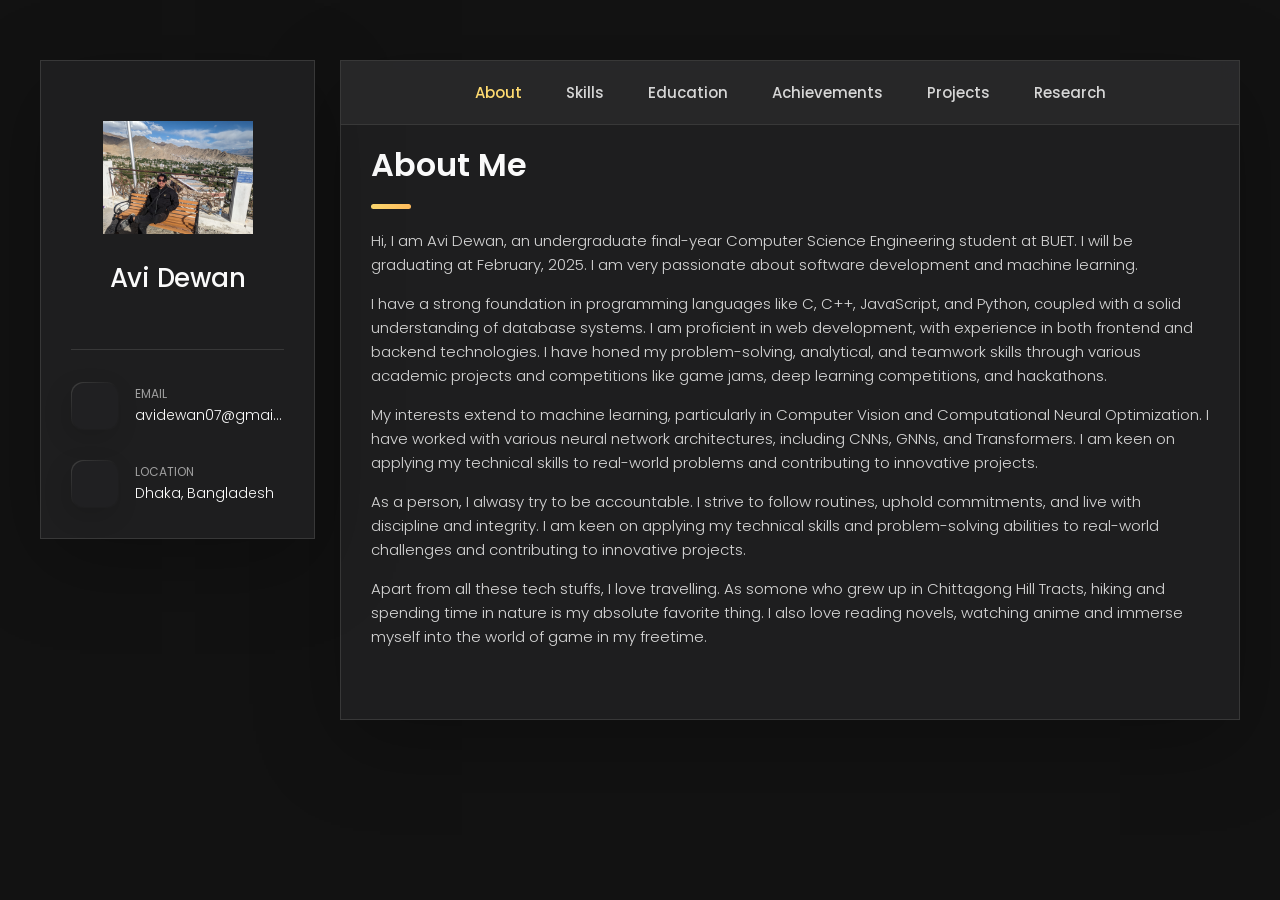
==== commit 05571b90: "portfolio" ====
--- a/index.html
+++ b/index.html
@@ -40,7 +40,7 @@
     <aside class="sidebar" data-sidebar>
     <div class="sidebar-info">
       <figure class="avatar-box">
-        <img src="/assets/images/me/5.jpg" alt="Avi Dewan" width="80">
+        <img src="/assets/images/me/3.jpg" alt="Avi Dewan" width="80">
       </figure>
 
       <div class="info-content">
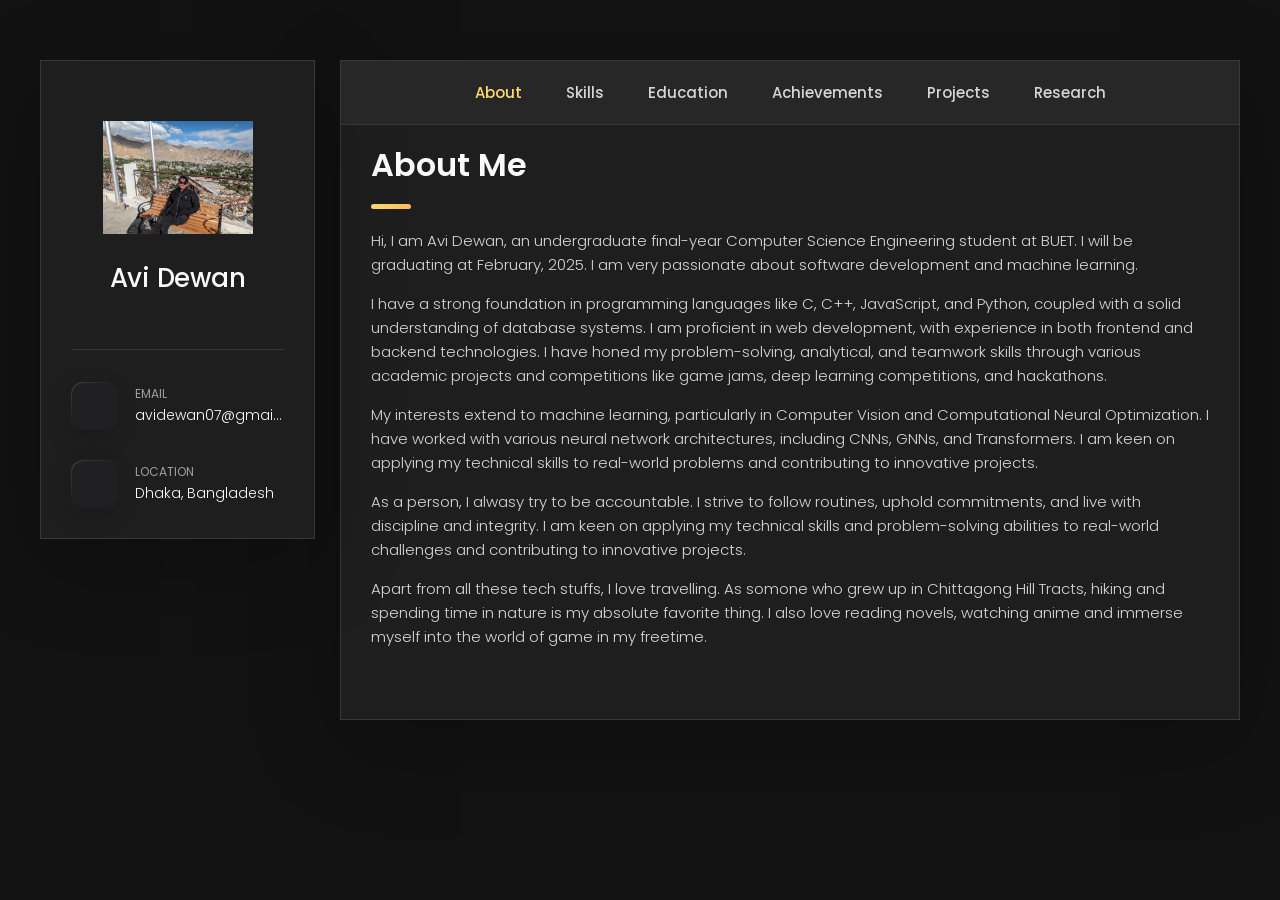
==== commit 0bed5392: "dp set" ====
--- a/index.html
+++ b/index.html
@@ -10,7 +10,7 @@
   <!--
     - favicon
   -->
-  <link rel="shortcut icon" href="./assets/images/me/3.jpg" type="image/x-icon">
+  <link rel="shortcut icon" href="./assets/images/me/1.png" type="image/x-icon">
 
   <!--
     - custom css link
@@ -40,7 +40,7 @@
     <aside class="sidebar" data-sidebar>
     <div class="sidebar-info">
       <figure class="avatar-box">
-        <img src="/assets/images/me/3.jpg" alt="Avi Dewan" width="80">
+        <img src="/assets/images/me/1.png" alt="Avi Dewan" width="80">
       </figure>
 
       <div class="info-content">
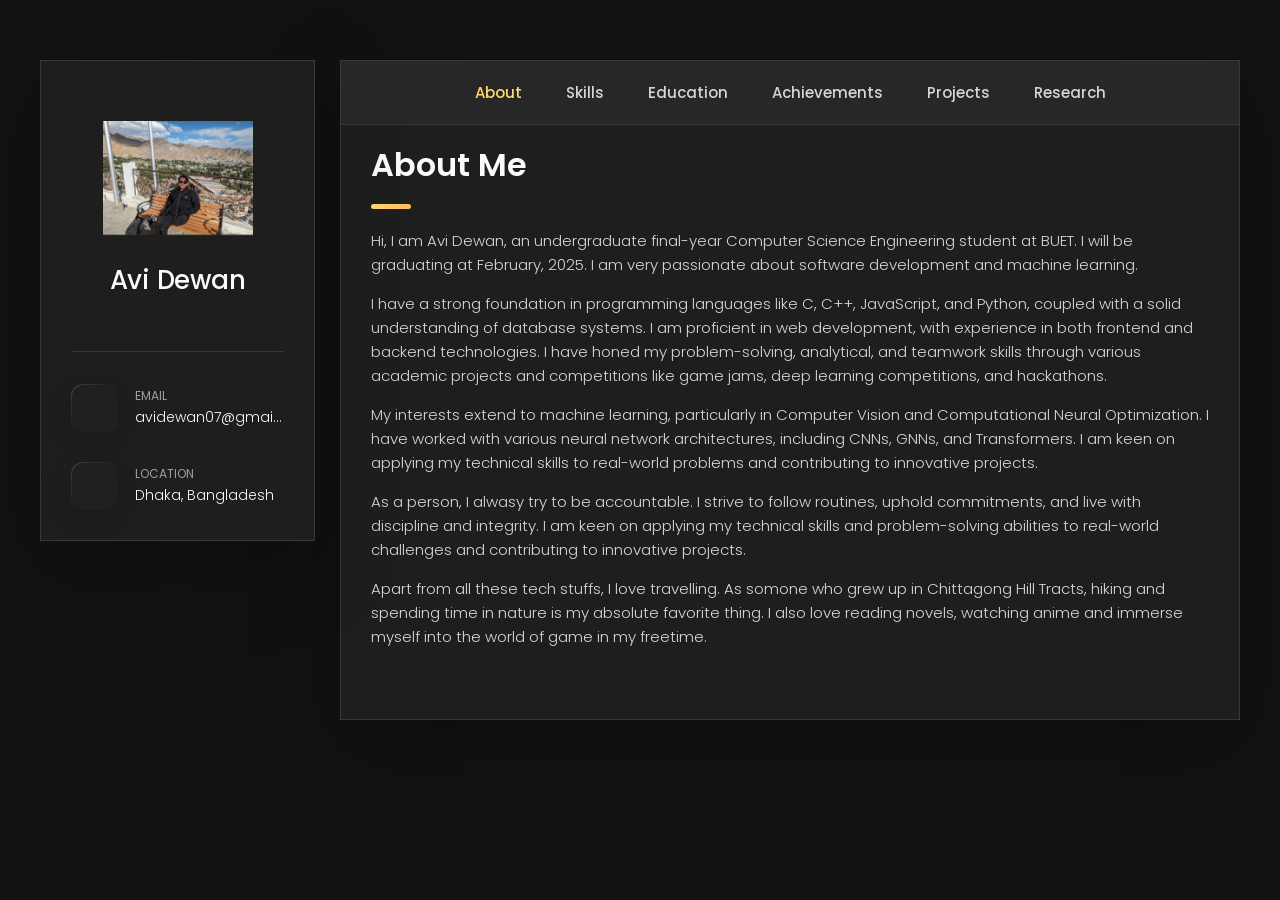
==== commit 94e657e7: "low resolution image" ====
--- a/index.html
+++ b/index.html
@@ -10,7 +10,7 @@
   <!--
     - favicon
   -->
-  <link rel="shortcut icon" href="./assets/images/me/1.png" type="image/x-icon">
+  <link rel="shortcut icon" href="./assets/images/me/avater2.jpeg" type="image/x-icon">
 
   <!--
     - custom css link
@@ -40,7 +40,7 @@
     <aside class="sidebar" data-sidebar>
     <div class="sidebar-info">
       <figure class="avatar-box">
-        <img src="/assets/images/me/1.png" alt="Avi Dewan" width="80">
+        <img src="/assets/images/me/1.jpeg" alt="Avi Dewan" width="80">
       </figure>
 
       <div class="info-content">
@@ -1027,7 +1027,7 @@
         
           <li class="blog-post-item">
             <figure class="blog-banner-box">
-              <img src="./assets/images/create_conference.png" alt="Conference Management System" loading="lazy">
+              <img src="./assets/images/conference.png" alt="Conference Management System" loading="lazy">
             </figure>
               <div class="blog-content">
                 <div class="blog-header">
@@ -1061,7 +1061,7 @@
         
           <li class="blog-post-item">
             <figure class="blog-banner-box">
-              <img src="./assets/images/playware.png" alt="Playware" loading="lazy">
+              <img src="./assets/images/playware.jpeg" alt="Playware" loading="lazy">
             </figure>
               <div class="blog-content">
                 <div class="blog-header">
@@ -1213,7 +1213,7 @@
           
           <li class="blog-post-item">
             <figure class="blog-banner-box">
-              <img src="./assets/images/pacman.png" alt="Pacman" loading="lazy">
+              <img src="./assets/images/pacman.jpeg" alt="Pacman" loading="lazy">
             </figure>
               <div class="blog-content">
                 <div class="blog-header">
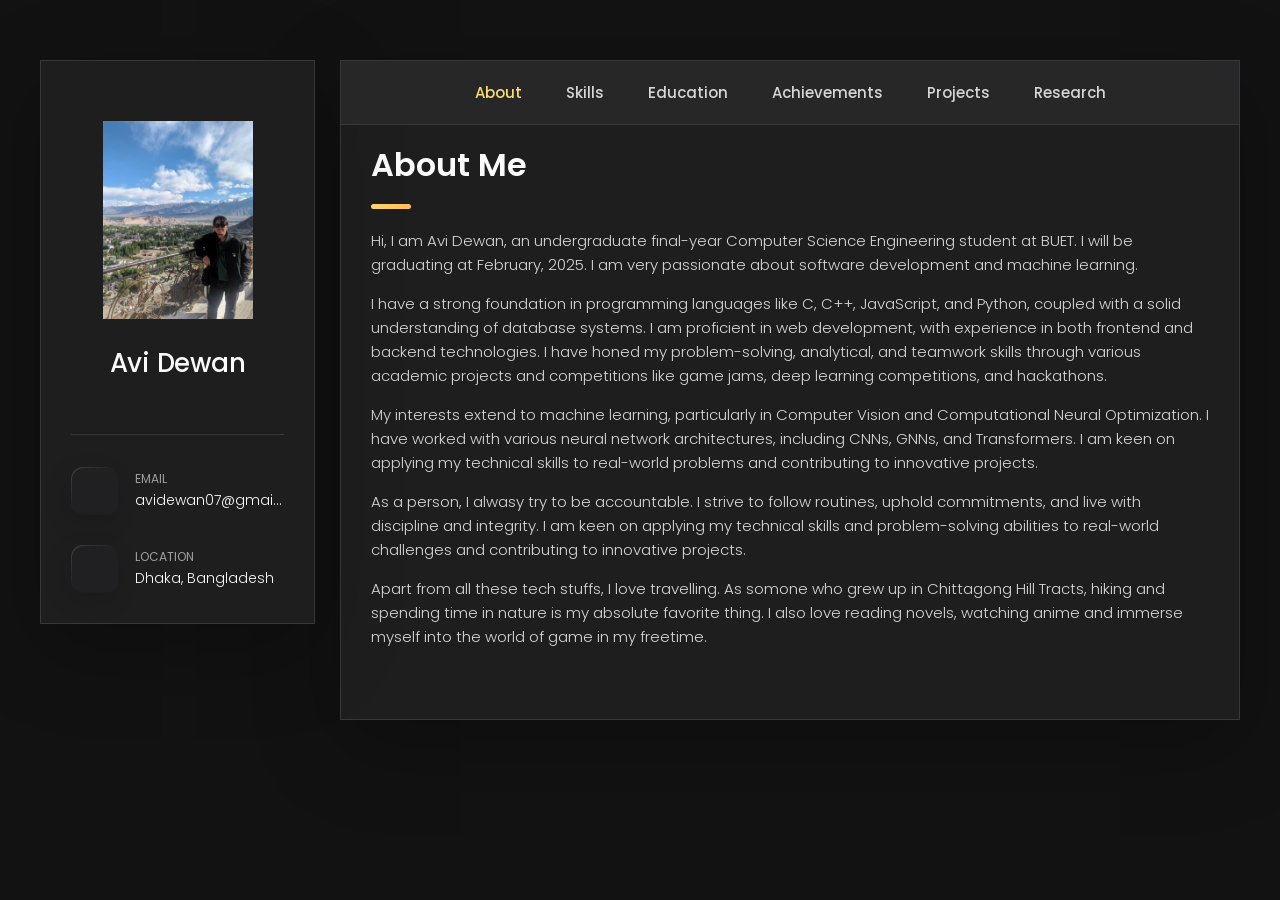
==== commit 441a2d62: "low resolution image" ====
--- a/index.html
+++ b/index.html
@@ -40,7 +40,7 @@
     <aside class="sidebar" data-sidebar>
     <div class="sidebar-info">
       <figure class="avatar-box">
-        <img src="/assets/images/me/1.jpeg" alt="Avi Dewan" width="80">
+        <img src="./assets/images/me/my2.jpeg" alt="Avi Dewan" width="80">
       </figure>
 
       <div class="info-content">
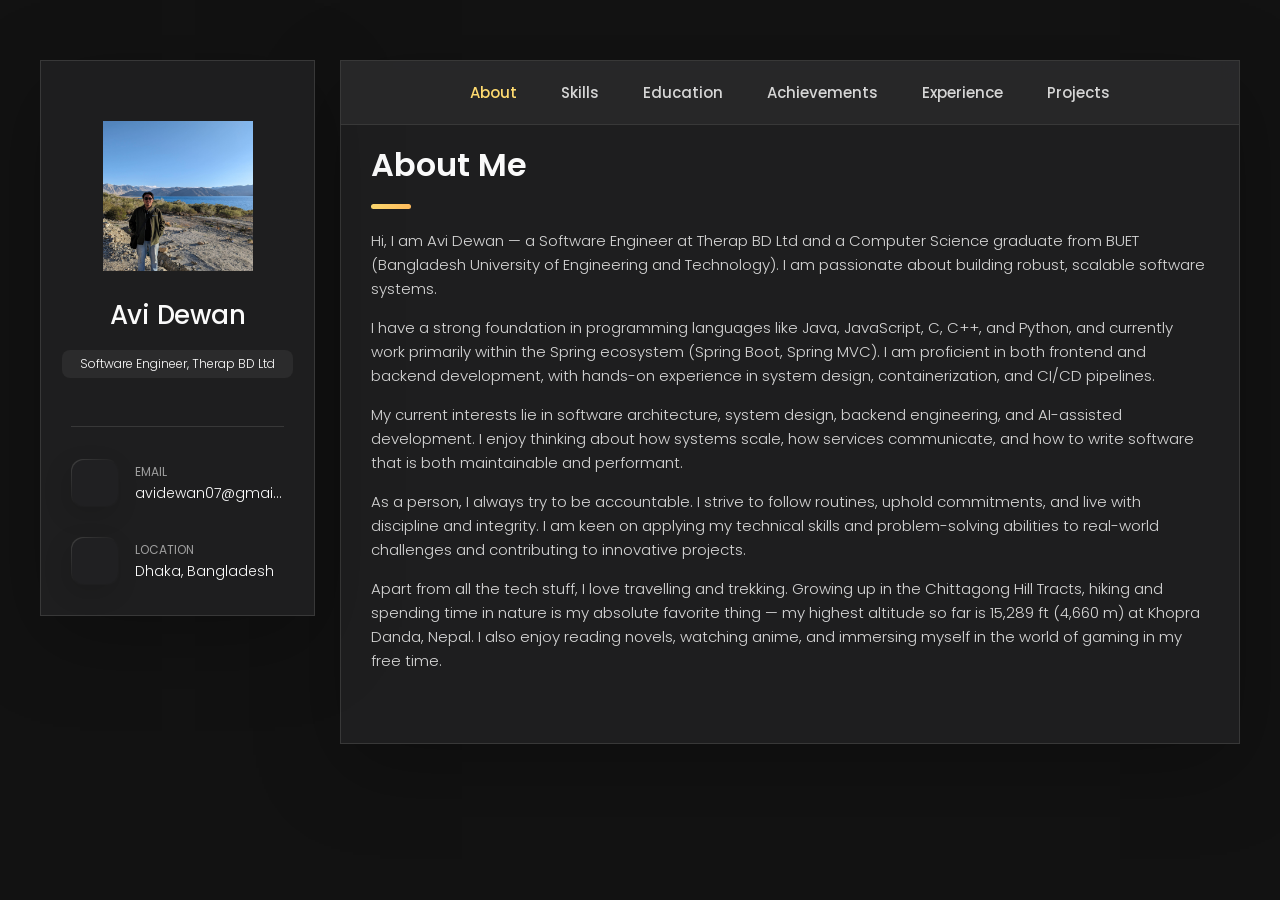
==== commit 94fb6df5: "Moduler to easy managed parts Updated my portfolio with latest information" ====
--- a/index.html
+++ b/index.html
@@ -34,79 +34,9 @@
   <main>
 
     <!--
-      - #SIDEBAR
+      - #SIDEBAR  (loaded from partials/sidebar.html)
     -->
-
-    <aside class="sidebar" data-sidebar>
-    <div class="sidebar-info">
-      <figure class="avatar-box">
-        <img src="./assets/images/me/my2.jpeg" alt="Avi Dewan" width="80">
-      </figure>
-
-      <div class="info-content">
-        <h1 class="name" title=Avi Dewan>Avi Dewan</h1>
-        <!-- <p class="title">
-          Software Engineer, Chaldal
-          <br>
-          2023 - Present
-        </p> -->
-        
-      </div>
-
-      <button class="info_more-btn" data-sidebar-btn>
-        <span>Show Contacts</span>
-        <ion-icon name="chevron-down"></ion-icon>
-      </button>
-    </div>
-      <ul class="social-list">
-        
-            <li class="social-item">
-                <a href=https://www.linkedin.com/in/avi-dewan/ class="social-link" target="_blank" rel="noopener noreferrer">
-                  <ion-icon name="logo-linkedin"></ion-icon>
-                </a>
-              </li>
-        
-
-        
-            <li class="social-item">
-                <a href=https://github.com/Avi-Dewan class="social-link" target="_blank" rel="noopener noreferrer">
-                  <ion-icon name="logo-github"></ion-icon>
-                </a>
-              </li>
-        
-      </ul>
-    </div>
-
-    <div class="separator"></div>
-    <div class="sidebar-info_more">
-      <ul class="contacts-list">
-
-        
-            <li class="contact-item">
-                <div class="icon-box">
-                  <ion-icon name="mail-outline"></ion-icon>
-                </div>
-                <div class="contact-info">
-                  <p class="contact-title">Email</p>
-                  <a href="mailto:avidewan07@gmail.com" class="contact-link">avidewan07@gmail.com</a>
-                </div>
-              </li>
-        
-        
-
-        
-            <li class="contact-item">
-                <div class="icon-box">
-                  <ion-icon name="location-outline"></ion-icon>
-                </div>
-                <div class="contact-info">
-                  <p class="contact-title">Location</p>
-                  <address>Dhaka, Bangladesh</address>
-                </div>
-              </li>
-        
-      </ul>
-  </aside>
+    <div id="sidebar-container"></div>
 
     <!--
       - #main-content
@@ -115,1333 +45,55 @@
     <div class="main-content">
 
       <!--
-        - #NAVBAR
+        - #NAVBAR  (loaded from partials/navbar.html)
       -->
-
-      <nav class="navbar">
-        <ul class="navbar-list">
-          <li class="navbar-item">
-            <button class="navbar-link active" data-nav-link>About</button>
-          </li>
-
-          <li class="navbar-item">
-            <button class="navbar-link" data-nav-link>Skills</button>
-          </li>
-          
-          <li class="navbar-item">
-            <button class="navbar-link" data-nav-link>Education</button>
-          </li>
-
-          <li class="navbar-item">
-            <button class="navbar-link" data-nav-link>Achievements</button>
-          </li>
-
-          <!-- <li class="navbar-item">
-            <button class="navbar-link" data-nav-link>Experience</button>
-          </li> -->
-          
-          <li class="navbar-item">
-            <button class="navbar-link" data-nav-link>Projects</button>
-          </li>
-
-          <li class="navbar-item">
-            <button class="navbar-link" data-nav-link>Research</button>
-          </li>
-
-          <!-- <li class="navbar-item">
-            <button class="navbar-link" data-nav-link>Location</button>
-          </li> -->
-        </ul>
-      </nav>
+      <div id="navbar-container"></div>
 
       <!--
-        - #ABOUT
+        - #ABOUT  (loaded from partials/about.html)
       -->
-
-      <article class="about active" data-page="about">
-
-    <header>
-      <h2 class="h2 article-title">About me</h2>
-    </header>
-
-    <section class="about-text">
-         
-            <p>Hi, I am Avi Dewan, an undergraduate final-year Computer Science Engineering student at BUET. I will be graduating at February, 2025. I am very passionate about software development and machine learning.</p>
-         
-            <p>I have a strong foundation in programming languages like C, C++, JavaScript, and Python, coupled with a solid understanding of database systems. I am proficient in web development, with experience in both frontend and backend technologies. I have honed my problem-solving, analytical, and teamwork skills through various academic projects and competitions like game jams, deep learning competitions, and hackathons.</p>
-         
-            <p>My interests extend to machine learning, particularly in Computer Vision and Computational Neural Optimization. I have worked with various neural network architectures, including CNNs, GNNs, and Transformers. I am keen on applying my technical skills to real-world problems and contributing to innovative projects.</p>
-         
-            <p>As a person, I alwasy try to be accountable.  I strive to follow routines, uphold commitments, and live with discipline and integrity. I am keen on applying my technical skills and problem-solving abilities to real-world challenges and contributing to innovative projects.</p>
-        
-            <p>Apart from all these tech stuffs, I love travelling. As somone who grew up in Chittagong Hill Tracts, hiking and spending time in nature is my absolute favorite thing. I also love reading novels, watching anime and immerse myself into the world of game in my freetime.</p>
-        
-  </section>
-    <div class="modal-container" data-modal-container>
-
-      <div class="overlay" data-overlay></div>
-
-      <section class="testimonials-modal">
-        <button class="modal-close-btn" data-modal-close-btn>
-          <ion-icon name="close-outline"></ion-icon>
-        </button>
-      </section>
-
-    </div>
-  </article>
+      <div id="about-container"></div>
 
       <!--
-        - #ABOUT
+        - #SKILLS  (loaded from partials/skills.html)
       -->
-
-      <article class="skills" data-page="skills">
-
-  <header>
-    <h2 class="h2 article-title">Skills</h2>
-  </header>
-
-  
-    <section class="timeline">
-      <div class="title-wrapper">
-        <div class="icon-box">
-          <ion-icon name="code-slash-outline"></ion-icon>
-        </div>
-        <h3 class="h3">
-          Languages
-        </h3>
-      </div>
-
-      <div >
-        
-          <div  style="float: left; margin-right: 8px; margin-bottom: 8px;">
-                <!-- <span class="tags" style="font-size: 20px; float: left;" >C</span> -->
-                <img alt=C style="float: left;" src=https://img.shields.io/badge/c-%2300599C.svg?style=for-the-badge&amp;badge=c&amp;badgeColor=white />
-                <!-- 
-                  <a style="float: left;" href=https://github.com/ > 📎 </a>  
-                
-                  <a style="float: left;" href=https://github.com/ > 📎 </a>  
-                 -->
-                
-          </div>
-          
-        
-          <div  style="float: left; margin-right: 8px; margin-bottom: 8px;">
-                <!-- <span class="tags" style="font-size: 20px; float: left;" >C++</span> -->
-                <img alt=C++ style="float: left;" src=https://img.shields.io/badge/c++-%2300599C.svg?style=for-the-badge&amp;badge=c%2B%2B&amp;badgeColor=white />
-                <!-- 
-                  <a style="float: left;" href=https://github.com/ > 📎 </a>  
-                
-                  <a style="float: left;" href=https://github.com/ > 📎 </a>  
-                 -->
-                
-          </div>
-          
-        
-          <div  style="float: left; margin-right: 8px; margin-bottom: 8px;">
-                <!-- <span class="tags" style="font-size: 20px; float: left;" >Java</span> -->
-                <img alt=Java style="float: left;" src=https://img.shields.io/badge/java-%23ED8B00.svg?style=for-the-badge&amp;logo=openjdk&amp;logoColor=white />
-                <!-- 
-                  <a style="float: left;" href=https://github.com/ > 📎 </a>  
-                
-                  <a style="float: left;" href=https://github.com/ > 📎 </a>  
-                 -->
-                
-          </div>
-
-          <div  style="float: left; margin-right: 8px; margin-bottom: 8px;">
-            <!-- <span class="tags" style="font-size: 20px; float: left;" >Java</span> -->
-            <img alt=Python style="float: left;" src=https://img.shields.io/badge/python-%233776AB.svg?style=for-the-badge&amp;logo=openjdk&amp;logoColor=white />
-            <!-- 
-              <a style="float: left;" href=https://github.com/ > 📎 </a>  
-            
-              <a style="float: left;" href=https://github.com/ > 📎 </a>  
-             -->
-            
-          </div>
-          
-        
-          <div  style="float: left; margin-right: 8px; margin-bottom: 8px;">
-                <!-- <span class="tags" style="font-size: 20px; float: left;" >Javascript</span> -->
-                <img alt=Javascript style="float: left;" src=https://img.shields.io/badge/javascript-%23323330.svg?style=for-the-badge&amp;logo=javascript&amp;logoColor=%23F7DF1E />
-                <!-- 
-                  <a style="float: left;" href=https://github.com/ > 📎 </a>  
-                
-                  <a style="float: left;" href=https://github.com/ > 📎 </a>  
-                 -->
-                
-          </div>
-          
-        
-          <div  style="float: left; margin-right: 8px; margin-bottom: 8px;">
-                <!-- <span class="tags" style="font-size: 20px; float: left;" >Assembly</span> -->
-                <img alt=Assembly style="float: left;" src=https://img.shields.io/badge/assembly%20script-%23000000.svg?style=for-the-badge&amp;logo=assemblyscript&amp;logoColor=white />
-                <!-- 
-                  <a style="float: left;" href=https://github.com/ > 📎 </a>  
-                
-                  <a style="float: left;" href=https://github.com/ > 📎 </a>  
-                 -->
-                
-          </div>
-          
-        
-          <div  style="float: left; margin-right: 8px; margin-bottom: 8px;">
-                <!-- <span class="tags" style="font-size: 20px; float: left;" >Bash</span> -->
-                <img alt=Bash style="float: left;" src=https://img.shields.io/badge/shell_script-%23121011.svg?style=for-the-badge&amp;logo=gnu-bash&amp;logoColor=white />
-                <!-- 
-                  <a style="float: left;" href=https://github.com/ > 📎 </a>  
-                
-                  <a style="float: left;" href=https://github.com/ > 📎 </a>  
-                 -->
-                
-          </div>
-          
-        
-      </div>
-    </section>
-    <br/>
-    <br/>
-    <div>  </div>
-    <hr>
-    <br/>
-    
-    <section class="timeline">
-      <div class="title-wrapper">
-        <div class="icon-box">
-          <ion-icon name="code-slash-outline"></ion-icon>
-        </div>
-        <h3 class="h3">
-          Backend
-        </h3>
-      </div>
-
-      <div >
-        
-          <div  style="float: left; margin-right: 8px; margin-bottom: 8px;">
-                <!-- <span class="tags" style="font-size: 20px; float: left;" >NodeJS</span> -->
-                <img alt=NodeJS style="float: left;" src=https://img.shields.io/badge/node.js-6DA55F?style=for-the-badge&amp;logo=node.js&amp;logoColor=white />
-                <!-- 
-                  <a style="float: left;" href=https://github.com/ > 📎 </a>  
-                
-                  <a style="float: left;" href=https://github.com/ > 📎 </a>  
-                 -->
-                
-          </div>
-
-          <div  style="float: left; margin-right: 8px; margin-bottom: 8px;">
-                <!-- <span class="tags" style="font-size: 20px; float: left;" >NodeJS</span> -->
-                <img alt=ExpressJS style="float: left;" src=https://img.shields.io/badge/express.js-%23404d59.svg?style=for-the-badge&amp;logo=express&amp;logoColor=white />
-                <!-- 
-                  <a style="float: left;" href=https://github.com/ > 📎 </a>  
-                
-                  <a style="float: left;" href=https://github.com/ > 📎 </a>  
-                -->
-                
-          </div>
-          
-        
-          <div  style="float: left; margin-right: 8px; margin-bottom: 8px;">
-                <!-- <span class="tags" style="font-size: 20px; float: left;" >Spring Boot</span> -->
-                <img alt=Next JS Boot style="float: left;" src=https://img.shields.io/badge/Next.js-black?style=for-the-badge&amp;logo=spring&amp;logoColor=white />
-                <!-- 
-                  <a style="float: left;" href=https://github.com/ > 📎 </a>  
-                
-                  <a style="float: left;" href=https://github.com/ > 📎 </a>  
-                 -->
-                
-          </div>
-          
-        
-      </div>
-    </section>
-    <br/>
-    <br/>
-    <div>  </div>
-    <hr>
-    <br/>
-    
-    <section class="timeline">
-      <div class="title-wrapper">
-        <div class="icon-box">
-          <ion-icon name="code-slash-outline"></ion-icon>
-        </div>
-        <h3 class="h3">
-          Frontend
-        </h3>
-      </div>
-
-      <div >
-        
-          <div  style="float: left; margin-right: 8px; margin-bottom: 8px;">
-                <!-- <span class="tags" style="font-size: 20px; float: left;" >ReactJs</span> -->
-                <img alt=ReactJs style="float: left;" src=https://img.shields.io/badge/react-%2320232a.svg?style=for-the-badge&amp;logo=react&amp;logoColor=%2361DAFB />
-                <!-- 
-                  <a style="float: left;" href=https://github.com/ > 📎 </a>  
-                
-                  <a style="float: left;" href=https://github.com/ > 📎 </a>  
-                 -->
-                
-          </div>
-          
-        
-          <div  style="float: left; margin-right: 8px; margin-bottom: 8px;">
-                <!-- <span class="tags" style="font-size: 20px; float: left;" >EJS</span> -->
-                <img alt=SvelteJS style="float: left;" src=https://img.shields.io/badge/svelte-%23FF3E00.svg?style=for-the-badge&amp;logo=node.js&amp;logoColor=white />
-                <!-- 
-                  <a style="float: left;" href=https://github.com/ > 📎 </a>  
-                
-                  <a style="float: left;" href=https://github.com/ > 📎 </a>  
-                 -->
-                
-          </div>
-
-          <div  style="float: left; margin-right: 8px; margin-bottom: 8px;">
-                <!-- <span class="tags" style="font-size: 20px; float: left;" >Spring Boot</span> -->
-                <img alt=Next JS Boot style="float: left;" src=https://img.shields.io/badge/Next.js-black?style=for-the-badge&amp;logo=spring&amp;logoColor=white />
-                <!-- 
-                  <a style="float: left;" href=https://github.com/ > 📎 </a>  
-                
-                  <a style="float: left;" href=https://github.com/ > 📎 </a>  
-                -->
-                
-          </div>
-        
-
-          <div  style="float: left; margin-right: 8px; margin-bottom: 8px;">
-                <!-- <span class="tags" style="font-size: 20px; float: left;" >EJS</span> -->
-                <img alt=p5 JS style="float: left;" src=https://img.shields.io/badge/p5.js-%23ED225D.svg?style=for-the-badge&amp;logo=node.js&amp;logoColor=white />
-                <!-- 
-                  <a style="float: left;" href=https://github.com/ > 📎 </a>  
-                
-                  <a style="float: left;" href=https://github.com/ > 📎 </a>  
-                -->
-                
-          </div>
-          
-        
-      </div>
-    </section>
-    <br/>
-    <br/>
-    <div>  </div>
-    <hr>
-    <br/>
-    
-    <section class="timeline">
-      <div class="title-wrapper">
-        <div class="icon-box">
-          <ion-icon name="code-slash-outline"></ion-icon>
-        </div>
-        <h3 class="h3">
-          Data Systems
-        </h3>
-      </div>
-
-      <div >
-        
-          <div  style="float: left; margin-right: 8px; margin-bottom: 8px;">
-                <!-- <span class="tags" style="font-size: 20px; float: left;" >PostgreSQL</span> -->
-                <img alt=PostgreSQL style="float: left;" src=https://img.shields.io/badge/postgres-%23316192.svg?style=for-the-badge&amp;logo=postgresql&amp;logoColor=white />
-                <!-- 
-                  <a style="float: left;" href=https://github.com/ > 📎 </a>  
-                
-                  <a style="float: left;" href=https://github.com/ > 📎 </a>  
-                 -->
-                
-          </div>
-          
-        
-          <div  style="float: left; margin-right: 8px; margin-bottom: 8px;">
-                <!-- <span class="tags" style="font-size: 20px; float: left;" >Hadoop</span> -->
-                <img alt=MySQL style="float: left;" src=https://img.shields.io/badge/mysql-%2300f.svg?style=for-the-badge&amp;logo=apachehadoop&amp;logoColor=black />
-                <!--  -->
-                
-          </div>
-          
-        
-      </div>
-    </section>
-    <br/>
-    <br/>
-    <div>  </div>
-    <hr>
-    <br/>
-    
-    <section class="timeline">
-      <div class="title-wrapper">
-        <div class="icon-box">
-          <ion-icon name="code-slash-outline"></ion-icon>
-        </div>
-        <h3 class="h3">
-          Tools
-        </h3>
-      </div>
-
-      <div >
-        
-          <div  style="float: left; margin-right: 8px; margin-bottom: 8px;">
-                <!-- <span class="tags" style="font-size: 20px; float: left;" >Git</span> -->
-                <img alt=Git style="float: left;" src=https://img.shields.io/badge/git-%23F05033.svg?style=for-the-badge&amp;logo=git&amp;logoColor=white />
-                <!--  -->
-                
-          </div>
-          
-        
-          <div  style="float: left; margin-right: 8px; margin-bottom: 8px;">
-                <!-- <span class="tags" style="font-size: 20px; float: left;" >Docker</span> -->
-                <img alt=Docker style="float: left;" src=https://img.shields.io/badge/docker-%230db7ed.svg?style=for-the-badge&amp;logo=docker&amp;logoColor=white />
-                <!--  -->
-                
-          </div>
-          
-      </div>
-    </section>
-    <br/>
-    <br/>
-    <div>  </div>
-    <hr>
-    <br/>
-
-  <!--
-    <section class="timeline">
-      <div class="title-wrapper">
-        <div class="icon-box">
-          <ion-icon name="code-slash-outline"></ion-icon>
-        </div>
-        <h3 class="h3">
-          Testing
-        </h3>
-      </div>
-
-      <div >
-        
-          <div  style="float: left; margin-right: 8px; margin-bottom: 8px;">
-               
-                <img alt=JUnit5 style="float: left;" src=https://img.shields.io/badge/junit5-%2325A162.svg?style=for-the-badge&amp;logo=junit5&amp;logoColor=white />
-                
-                
-          </div>
-          
-        
-          <div  style="float: left; margin-right: 8px; margin-bottom: 8px;">
-                
-                <img alt=Testcontainer style="float: left;" src=https://img.shields.io/badge/TestContainer-%230db7ed.svg?style=for-the-badge&amp;logo=docker&amp;logoColor=white />
-              
-                
-          </div>
-          
-        
-          <div  style="float: left; margin-right: 8px; margin-bottom: 8px;">
-              
-                <img alt=Graphana K6 style="float: left;" src=https://img.shields.io/badge/K6-%237D64FF.svg?style=for-the-badge&amp;logo=microsoftazure&amp;logoColor=white />
-            
-                
-          </div>
-
-        
-      </div>
-    </section>
-    <br/>
-    <br/>
-    <div>  </div>
-    <hr>
-    <br/>
-  -->  
-
-  <!--
-    <section class="timeline">
-      <div class="title-wrapper">
-        <div class="icon-box">
-          <ion-icon name="code-slash-outline"></ion-icon>
-        </div>
-        <h3 class="h3">
-          DevOps
-        </h3>
-      </div>
-
-      <div >
-        
-          <div  style="float: left; margin-right: 8px; margin-bottom: 8px;">
-               
-                <img alt=Terraform style="float: left;" src=https://img.shields.io/badge/terraform-%235835CC.svg?style=for-the-badge&amp;logo=terraform&amp;logoColor=white />
-               
-                
-          </div>
-          
-        
-          <div  style="float: left; margin-right: 8px; margin-bottom: 8px;">
-            
-                <img alt=Helm style="float: left;" src=https://img.shields.io/badge/helm-%230e1689.svg?style=for-the-badge&amp;logo=helm&amp;logoColor=white />
-              
-                
-          </div>
-          
-        
-          <div  style="float: left; margin-right: 8px; margin-bottom: 8px;">
-              
-                <img alt=Github Workflow style="float: left;" src=https://img.shields.io/badge/github%20workflow-%232671E5.svg?style=for-the-badge&amp;logo=githubactions&amp;logoColor=white />
-               
-                
-          </div>
-          
-        
-      </div>
-    </section>
-    <br/>
-    <br/>
-    <div>  </div>
-    <hr>
-    <br/>
-    
-    <section class="timeline">
-      <div class="title-wrapper">
-        <div class="icon-box">
-          <ion-icon name="code-slash-outline"></ion-icon>
-        </div>
-        <h3 class="h3">
-          Clouds
-        </h3>
-      </div>
-
-      <div >
-        
-          <div  style="float: left; margin-right: 8px; margin-bottom: 8px;">
-               
-                <img alt=Azure Cloud Service style="float: left;" src=https://img.shields.io/badge/azure%20cloud-%230072C6.svg?style=for-the-badge&amp;logo=microsoftazure&amp;logoColor=white />
-               
-                
-          </div>
-          
-        
-          <div  style="float: left; margin-right: 8px; margin-bottom: 8px;">
-                
-                <img alt=Azure Kubernetes Service style="float: left;" src=https://img.shields.io/badge/azure%20kubernetes-%230072C6.svg?style=for-the-badge&amp;logo=microsoftazure&amp;logoColor=white />
-               
-                
-          </div>
-          
-        
-          <div  style="float: left; margin-right: 8px; margin-bottom: 8px;">
-                
-                <img alt=Azure Cloud Storage style="float: left;" src=https://img.shields.io/badge/azure%20storage-%230072C6.svg?style=for-the-badge&amp;logo=microsoftazure&amp;logoColor=white />
-          
-                
-          </div>
-          
-        
-          <div  style="float: left; margin-right: 8px; margin-bottom: 8px;">
-            
-                <img alt=Azure Container Registry style="float: left;" src=https://img.shields.io/badge/azure%20container%20registry-%230072C6.svg?style=for-the-badge&amp;logo=microsoftazure&amp;logoColor=white />
-                
-          </div>
-          
-        
-      </div>
-    </section>
-    <br/>
-    <br/>
-    <div>  </div>
-    <hr>
-    <br/>
--->
-    
-</article>
-      
-      <!--
-        - #EDUCATION
-      -->
-      <article class="education" data-page="education">
-
-    <header>
-        <h2 class="h2 article-title">Education</h2>
-    </header>
-
-    <section class="timeline">
-      <ol class="timeline-list">
-
-        
-          <li class="timeline-item">
-            <div class="education-header">
-              <h4 class="h4 timeline-item-title">Bangladesh University of Engineering and Technology</h4>
-              <span>Fev 2020 - Present</span>
-            </div>
-            <div class="education-header">
-              <h5 class="h5 timeline-item-subtitle">B.Sc. in Computer Science and Engineering</h5>
-              <span>CGPA: 3.53/4.00</span>
-            </div>
-          
-            
-              <div class="multicol-list">
-                <div class="blog-text" >Notable Courses</div>
-                <ul>
-                    <li><p class="timeline-text">CSE 101 - Structured Programming Language</p></li>
-
-                    <li><p class="timeline-text">CSE 107 - Object Oriented Programming</p></li>
-
-                    <li><p class="timeline-text">CSE 203 & 207 - Data Structure and Algorithms</p></li>
-
-                  
-                    <li><p class="timeline-text">CSE 305 - Computer Architecture</p></li>
-                  
-                    <li><p class="timeline-text">CSE 307 - Software Engineering</p></li>
-                  
-                    <li><p class="timeline-text">CSE 309 - Compiler Design</p></li>
-                  
-                    <li><p class="timeline-text">CSE 313 - Operating Systems</p></li>
-                  
-                    <li><p class="timeline-text">CSE 317 - Artificial Intelligence</p></li>
-                  
-                    <li><p class="timeline-text">CSE 321 - Computer Networks</p></li>
-                  
-                    <li><p class="timeline-text">CSE 405 - Computer Security</p></li>
-                  
-                    <li><p class="timeline-text">CSE 409 - Computer Graphics</p></li>
-                  
-                    <li><p class="timeline-text">CSE 463 - Introduction to Bioinformatics</p></li>
-                  
-                    <li><p class="timeline-text">CSE 471 - Machine Learning</p></li>
-                  
-                    <li><p class="timeline-text">MATH 245 - Statistics and Probability</p></li>
-                  
-                    <li><p class="timeline-text">MATH 247 - Linear Algebra</p></li>
-                  
-                </ul>
-              </div>
-            
-          </li>
-        
-          <li class="timeline-item">
-            <div class="education-header">
-              <h4 class="h4 timeline-item-title">Notre Dame College, Dhaka</h4>
-              <span>2019</span>
-            </div>
-            <div class="education-header">
-              <h5 class="h5 timeline-item-subtitle">Higher Secondary Certificate (HSC)</h5>
-              <span>GPA: 5.00/5.00</span>
-            </div>
-            <p class="timeline-text">
-              Received board scholarship.
-            </p>
-            
-          </li>
-        
-          <li class="timeline-item">
-            <div class="education-header">
-              <h4 class="h4 timeline-item-title">Khagrachari Cantonment Public School &amp; College, Khagrachari</h4>
-              <span>2017</span>
-            </div>
-            <div class="education-header">
-              <h5 class="h5 timeline-item-subtitle">Secondary School Certificate (SSC)</h5>
-              <span>GPA: 5.00/5.00</span>
-            </div>
-            <p class="timeline-text">
-              Received board scholarship.
-            </p>
-            
-          </li>
-        
-       
-      </ol>
-
-    </section>
-  </article>
+      <div id="skills-container"></div>
 
       <!--
-        - #ACHIEVEMENTS
+        - #EDUCATION  (loaded from partials/education.html)
       -->
-      <article class="achievements" data-page="achievements">
-
-    <header>
-      <h2 class="h2 article-title">Achievements</h2>
-    </header>
-
-    
-        <section class="timeline">
-            <div class="title-wrapper">
-              <div class="icon-box">
-                <ion-icon name="trophy-outline"></ion-icon>
-              </div>
-              <h3 class="h3">Deep Learning Competitions</h3>
-            </div>
-            <ol class="timeline-list">
-                
-                    <li class="timeline-item">
-                        <div class="education-header">
-                            <h4 class="h4 timeline-item-title">SUST DL Enigma</h4>
-                            <span>Sylhet, Bangladesh</span>
-                        </div>
-                        <div class="education-header">
-                            <span>Champion</span>
-                            <span>Feb 2024</span>
-                        </div>
-                        <p class="timeline-text">
-                          Our team QWERTY became champion in this road object detection competition. Images of roads across 9 districts are given as a dataset. Our
-                          task was to build a robust model to accurately detect various vehicles and people on the
-                          road. We achieved mAP score of .66
-                        </p>
-                    </li>
-                
-            </ol>
-        </section>
-    
-        <section class="timeline">
-            <div class="title-wrapper">
-              <div class="icon-box">
-                <ion-icon name="trophy-outline"></ion-icon>
-              </div>
-              <h3 class="h3">Game JAM</h3>
-            </div>
-            <ol class="timeline-list">
-                
-                    <li class="timeline-item">
-                        <div class="education-header">
-                            <h4 class="h4 timeline-item-title">BUET CSE FEST Game Jam 2023</h4>
-                            <span>Dhaka, Bangladesh</span>
-                        </div>
-                        <div class="education-header">
-                            <span>Ranked 5th</span>
-                            <span>July 2023</span>
-                        </div>
-                        <p class="timeline-text">
-                            
-                        </p>
-                    </li>
-                
-                    <li class="timeline-item">
-                        <div class="education-header">
-                            <h4 class="h4 timeline-item-title">IUT National ICT Fest GameJam 2024</h4>
-                            <span>Dhaka, Bangladesh</span>
-                        </div>
-                        <div class="education-header">
-                            <span>Finalist</span>
-                            <span>April 2024</span>
-                        </div>
-                        <p class="timeline-text">
-                            
-                        </p>
-                    </li>
-          
-                
-            </ol>
-        </section>
-    
-        <section class="timeline">
-          <div class="title-wrapper">
-            <div class="icon-box">
-              <ion-icon name="trophy-outline"></ion-icon>
-            </div>
-            <h3 class="h3">Capture The Flag</h3>
-          </div>
-          <ol class="timeline-list">
-              
-                  <li class="timeline-item">
-                      <div class="education-header">
-                          <h4 class="h4 timeline-item-title">Inter University CTF, BUET CSE FEST 2023</h4>
-                          <span>Dhaka, Bangladesh</span>
-                      </div>
-                      <div class="education-header">
-                          <span> Ranked 11th among 30 onsite teams  </span>
-                          <span>July 2023</span>
-                      </div>
-                      <p class="timeline-text">
-                          Got selected for the final onsite round by raking in top 30 among 153 teams in preliminary round.
-                      </p>
-                  </li>
-  
-          </ol>
-      </section>
-  
-
-   
-    
-</article>
+      <div id="education-container"></div>
 
       <!--
-        - #EXPERIENCE
+        - #ACHIEVEMENTS  (loaded from partials/achievements.html)
       -->
-      <article class="experience" data-page="experience">
-
-    <header>
-      <h2 class="h2 article-title">Experiences</h2>
-    </header>
-
-    
-        <section class="timeline">
-            <div class="title-wrapper">
-              <div class="icon-box">
-                <ion-icon name="trophy-outline"></ion-icon>
-              </div>
-              <h3 class="h3">Pridesys IT Ltd</h3>
-            </div>
-            <!-- <p class="timeline-text">
-                
-            </p> -->
-            <ol class="timeline-list">
-                
-                <p class="timeline-text">  </p> <br/>
-                
-                
-                    <li class="timeline-item">
-                        <div class="education-header">
-                            <h3 class="h3 timeline-item-title">Software Engineer II</h3>
-                            <span>June 2024 - Present</span>
-                        </div>
-                        <div class="education-header">
-                            <span>Dhaka, Bangladesh</span>
-                            <!-- <span>June 2024 - Present</span> -->
-                        </div>
-                        <br>
-                        <p class="timeline-text">
-                            
-                        </p>
-
-                        
-                            <br/>
-                            <!-- <p class="timeline-text">Some of my Notable works are:</p> -->
-                            <div style="margin-left: 15px;"></div>
-                            <ul>
-                              
-                                <li class="circle"><p class="timeline-text-bulletpoint">Redesigned application from a monolithic to microservices architecture, using Kafka to decouple services, which improved system reliability, and fault isolation, facilitated independent service scaling, and decreased deployment times.</p></li>
-                              
-                                <li class="circle"><p class="timeline-text-bulletpoint">Incorporated CI/CD with github workflows, accelerating integration and deployment across multiple microservices and reducing development time by 20%</p></li>
-                              
-                                <li class="circle"><p class="timeline-text-bulletpoint">Used Helm for k8s package management, Hashicorp’s Vault for secret management inside K8s, Terraform and Ansible for infrastructure provision and management</p></li>
-                              
-                            </ul>
-                          
-                        
-
-                    </li>
-                
-                    <li class="timeline-item">
-                        <div class="education-header">
-                            <h3 class="h3 timeline-item-title">Junior Software Engineer</h3>
-                            <span>Oct 2023 - May 2024</span>
-                        </div>
-                        <div class="education-header">
-                            <span>Dhaka, Bangladesh</span>
-                            <!-- <span>Oct 2023 - May 2024</span> -->
-                        </div>
-                        <br>
-                        <p class="timeline-text">
-                            
-                        </p>
-
-                        
-                            <br/>
-                            <!-- <p class="timeline-text">Some of my Notable works are:</p> -->
-                            <div style="margin-left: 15px;"></div>
-                            <ul>
-                              
-                                <li class="circle"><p class="timeline-text-bulletpoint">Shifted the backend architecture from deprecated Oracle Forms to Spring Boot 3 resulting in better performance, and security, with support for modern RESTful APIs and a reduction in maintenance costs.</p></li>
-                              
-                                <li class="circle"><p class="timeline-text-bulletpoint">Shifted the database from Oracle to PostgreSQL which reduced the overall cost by 70%</p></li>
-                              
-                                <li class="circle"><p class="timeline-text-bulletpoint">Successfully deployed the backend and database of the cloud ERP on ACS (Azure Cloud Service) using AKS (Azure Kubernetes Service), ACR (Azure Container Registry), Cloud storage and NGINX which in turn increased reliability and availability by 20% and reduced infrastructure cost by appx 30%</p></li>
-                              
-                            </ul>
-                          
-                        
-
-                    </li>
-                
-            </ol>
-        </section>
-        <hr>
-        <br>
-    
-        <section class="timeline">
-            <div class="title-wrapper">
-              <div class="icon-box">
-                <ion-icon name="trophy-outline"></ion-icon>
-              </div>
-              <h3 class="h3">ICT Cell, BUET</h3>
-            </div>
-            <!-- <p class="timeline-text">
-                
-            </p> -->
-            <ol class="timeline-list">
-                
-                <p class="timeline-text">  </p> <br/>
-                
-                
-                    <li class="timeline-item">
-                        <div class="education-header">
-                            <h3 class="h3 timeline-item-title">Junior Backend Developer</h3>
-                            <span>Oct 2021 - Mar 2023</span>
-                        </div>
-                        <div class="education-header">
-                            <span>Dhaka, Bangladesh</span>
-                            <!-- <span>Oct 2021 - Mar 2023</span> -->
-                        </div>
-                        <br>
-                        <p class="timeline-text">
-                            I worked as a backend developer at ICT Cell of BUET. My primary goal was to develop a job portal for BUET aiming to eliminate manual book keeping. I was involved in designing the overall architecture and implementing system. Additionally, I contributed to the development of backend and deployment. Some of my notable works include:
-                        </p>
-
-                        
-                            <br/>
-                            <!-- <p class="timeline-text">Some of my Notable works are:</p> -->
-                            <div style="margin-left: 15px;"></div>
-                            <ul>
-                              
-                                <li class="circle"><p class="timeline-text-bulletpoint">Designed and developed the application architecture for the job portal which decreased the overall life cycle of an application from 3 months to 1 week.</p></li>
-                              
-                                <li class="circle"><p class="timeline-text-bulletpoint">Designed and developed the application scrutiny system which reduced the time to scrutinize an application from 1 month to 1 week.</p></li>
-                              
-                                <li class="circle"><p class="timeline-text-bulletpoint">The overall system improved the communication between multiple departments and reduced the time to hire a candidate by 300%.</p></li>
-                              
-                                <li class="circle"><p class="timeline-text-bulletpoint">Developed the backend for the job listing system which completely removed the necessity of manual job posting and decreasing the cost by 100%</p></li>
-                              
-                                <li class="circle"><p class="timeline-text-bulletpoint">Automated the deployment of the system using github actions which reduced the deployment time by 50%.</p></li>
-                              
-                                <li class="circle"><p class="timeline-text-bulletpoint">The system is actively being used by BUET for hiring and has facilitated more than 10,000 applicants from the start of the system.</p></li>
-                              
-                            </ul>
-                          
-                        
-
-                    </li>
-                
-            </ol>
-        </section>
-        <hr>
-        <br>
-    
-
-   
-    
-</article>
+      <div id="achievements-container"></div>
 
       <!--
-        - #PROJECTS
+        - #EXPERIENCE  (loaded from partials/experience.html)
       -->
-      <article class="projects" data-page="projects">
-
-    <header>
-      <h2 class="h2 article-title">Projects</h2>
-    </header>
-
-    <section class="blog-posts">
-      <ul class="blog-posts-list">
-        
-        
-          <li class="blog-post-item">
-            <figure class="blog-banner-box">
-              <img src="./assets/images/conference.png" alt="Conference Management System" loading="lazy">
-            </figure>
-              <div class="blog-content">
-                <div class="blog-header">
-                  <h3 class="h3 blog-item-title">Conference Management System</h3>
-                  <div class="project-linkes">
-                    <a href="https://github.com/Avi-Dewan/Conference-Management-System" target="_blank" rel="noopener noreferrer">
-                      <ion-icon name="logo-github"></ion-icon>
-                    </a>
-                    
-                  </div>
-                </div>
-                <div class="">
-                  🏷️
-                    
-                      <code class="tags">Svelte js</code>
-                      <code class="tags">Express js</code>
-                      <code class="tags">PostgreSQL</code>
-                  
-                    <span class="dot"></span>
-                     <!-- <br/> -->
-                     
-                  <time class="blog-text" datetime="2024">2024</time>
-                </div>
-                 <hr/> 
-
-                <p class="blog-text">
-                  Designed and implemented a web app that provides an easy interface to streamline the organization and management of academic conferences. The platform allows administrators, researchers, and reviewers to collaborate efficiently in a single, integrated environment.They create conferences; submit papers, posters; assign reviewers; give reviews and manage all these effectively.
-                </p>
-              </div>
-          </li>
-        
-          <li class="blog-post-item">
-            <figure class="blog-banner-box">
-              <img src="./assets/images/playware.jpeg" alt="Playware" loading="lazy">
-            </figure>
-              <div class="blog-content">
-                <div class="blog-header">
-                  <h3 class="h3 blog-item-title">Playware</h3>
-                  <div class="project-linkes">
-                    <a href="https://github.com/Avi-Dewan/Playware" target="_blank" rel="noopener noreferrer">
-                      <ion-icon name="logo-github"></ion-icon>
-                    </a>
-                    
-                  </div>
-                </div>
-                <div class="">
-                  🏷️
-                    
-                      <code class="tags">Express js</code>
-                      
-                    
-                      <code class="tags">React</code>
-                      
-                    
-                      <code class="tags">PostgreSQL</code>
-                      
-                    
-                  
-                    <span class="dot"></span>
-                     <!-- <br/> -->
-                     
-                  <time class="blog-text" datetime="2022">2022</time>
-                </div>
-                 <hr/> 
-
-                <p class="blog-text">
-                  A comprehensive game store platform for releasing, purchasing, installing, subscribing, reviewing, and rating games, developed as a project for the Database Sessional in Level 1 Term 2.
-                </p>
-              </div>
-          </li>
-        
-          <li class="blog-post-item">
-            <figure class="blog-banner-box">
-              <img src="./assets/images/Football_club_manager.png" alt="Football Club Player Management System" loading="lazy">
-            </figure>
-              <div class="blog-content">
-                <div class="blog-header">
-                  <h3 class="h3 blog-item-title">Football Club Player Management System</h3>
-                  <div class="project-linkes">
-                    <a href="https://github.com/Avi-Dewan/Football-Manager---2021" target="_blank" rel="noopener noreferrer">
-                      <ion-icon name="logo-github"></ion-icon>
-                    </a>
-
-                    <a href="https://www.youtube.com/watch?v=RuEa_5_9uq4" target="_blank" rel="noopener noreferrer">
-                      <ion-icon name="logo-youtube"></ion-icon>
-                    </a>
-                    
-                  </div>
-                </div>
-                <div class="">
-                  🏷️
-                    
-                      <code class="tags">Java</code>
-                      
-                    
-                      <code class="tags">JavaFX</code>
-                      
-                    
-                      <code class="tags">Networking</code>
-                      
-                    
-                  
-                    <span class="dot"></span>
-                     <!-- <br/> -->
-                     
-                  <time class="blog-text" datetime="2021">2021</time>
-                </div>
-                 <hr/> 
-
-                <p class="blog-text">
-                  A desktop app to simulate real-time player market by networking. This app can be used to buy and sell players among different clubs. The updates are shown in real-time.
-                </p>
-              </div>
-          </li>
-        
-          <li class="blog-post-item">
-            <figure class="blog-banner-box">
-              <img src="./assets/images/lost in gravity.png" alt="Lost in Gravity" loading="lazy">
-            </figure>
-              <div class="blog-content">
-                <div class="blog-header">
-                  <h3 class="h3 blog-item-title">Lost in Gravity</h3>
-                  <div class="project-linkes">
-                    <a href="https://github.com/Asib27/SaveYouFromYou" target="_blank" rel="noopener noreferrer">
-                      <ion-icon name="logo-github"></ion-icon>
-                    </a>
-                    
-                      <a href="https://www.youtube.com/watch?v=hLj8GyflLBk" target="_blank" rel="noopener noreferrer">
-                        <ion-icon name="logo-youtube"></ion-icon>
-                      </a>
-                    
-                  </div>
-                </div>
-                <div class="">
-                  🏷️
-                    
-                      <code class="tags">p5 js</code>
-                  
-                    <span class="dot"></span>
-                     <!-- <br/> -->
-                     
-                  <time class="blog-text" datetime="2023">2023</time>
-                </div>
-                 <hr/> 
-
-                <p class="blog-text">
-                  A 2D game developed for BUET CSE Fest GAMEJAM-2023. As a player, you have to take the astronaut home using the force of gravity but with a twist, you cannot touch the astronaut.
-                </p>
-              </div>
-          </li>
-        
-          <li class="blog-post-item">
-            <figure class="blog-banner-box">
-              <img src="./assets/images/Food pull.png" alt="Food Pull" loading="lazy">
-            </figure>
-              <div class="blog-content">
-                <div class="blog-header">
-                  <h3 class="h3 blog-item-title">Food Pull</h3>
-                  <div class="project-linkes">
-                    <a href="https://github.com/Avi-Dewan/foodPull" target="_blank" rel="noopener noreferrer">
-                      <ion-icon name="logo-github"></ion-icon>
-                    </a>
-                    
-                  </div>
-                </div>
-                <div class="">
-                  🏷️
-                    
-                      <code class="tags">p5 js</code>
-                      
-                    <span class="dot"></span>
-                     <!-- <br/> -->
-                     
-                  <time class="blog-text" datetime="2024">2024</time>
-                </div>
-                 <hr/> 
-
-                <p class="blog-text">
-                  Another 2D game built for IUT National ICT Fest GameJam 2024. Using gravity you have to pull foods in the basket as required in the recipe spells while not touching the basket. You also have to collect spells (fire, water ) to finish cooking as instructed in the recipe. It used the gravity and collision mechanism written in 2nd game: SaveYouFromYou 
-                </p>
-              </div>
-          </li>
-          
-          <li class="blog-post-item">
-            <figure class="blog-banner-box">
-              <img src="./assets/images/pacman.jpeg" alt="Pacman" loading="lazy">
-            </figure>
-              <div class="blog-content">
-                <div class="blog-header">
-                  <h3 class="h3 blog-item-title">Pacman</h3>
-                  <div class="project-linkes">
-                    <a href="https://github.com/Avi-Dewan/Pacman" target="_blank" rel="noopener noreferrer">
-                      <ion-icon name="logo-github"></ion-icon>
-                    </a>
-                    
-
-                    <a href="https://www.youtube.com/watch?v=K1Sk-ufnB8k" target="_blank" rel="noopener noreferrer">
-                      <ion-icon name="logo-youtube"></ion-icon>
-                    </a>
-
-
-                  </div>
-                </div>
-                <div class="">
-                  🏷️
-                    
-                      <code class="tags">C</code>
-                      <code class="tags">Open GL</code>
-                      
-                    <span class="dot"></span>
-                     <!-- <br/> -->
-                     
-                  <time class="blog-text" datetime="2020">2020</time>
-                </div>
-                 <hr/> 
-
-                <p class="blog-text">
-                  Implemented a basic Pacman game using Igraphics (wrapper for OpenGL) without a
-game engine. Ground-up implementation of menu navigation and physics. 
-                </p>
-              </div>
-          </li>
-
-      </ul>
-
-    </section>
-
-  </article>
+      <div id="experience-container"></div>
 
       <!--
-        - #RESEARCH
+        - #PROJECTS  (loaded from partials/projects.html)
       -->
-      
-      <article class="research" data-page="research">
+      <div id="projects-container"></div>
 
-    <header>
-      <h2 class="h2 article-title">Research</h2>
-    </header>
-
-    <section class="timeline">
-      <ol class="timeline-list">
-
-        
-          <li class="timeline-item">
-            <h4 class="h4 timeline-item-title">Hybridizing Reinforcement Learning and Metaheuristics to design
-              robust optimization framework</h4>
-            <h5 class="h5 timeline-item-subtitle-research">Undergraduate thesis work</h5>
-            
-                <h5 class="h5 timeline-item-subtitle-research"> Supervisor:
-                  Dr.
-                  Muhammad Ali Nayeem, Assistant Professor, CSE, BUET, Dhaka
-                        
-                    
-                </h5>
-            
-            
-                <h5 class="h5 timeline-item-subtitle-research">Keywords: 
-                    
-                  Neural Combinatorial Optimization
-                         , 
-                        Reinforcement Learning(RL), 
-                        Graph Neural Network (GNN)
-                        
-                    
-                </h5>
-            
-              
-            <br>
-            <p class="timeline-text-bulletpoint">
-              We aim to solve computer optimization problems such as DVRP(Dynamic Vehicle Routing Problem), TSP(Travelling Salesman Problem) using deep reinforcement learning and different meta-heuristic techniques such as ant colony, evolutionary algorithm etc. We leverage GNN to get graph embedding from the problem instance. Using that embedding we generate heuristic which is then used in the solution.
-            </p>
-          </li>
-        
-
-      </ol>
-
-      <br/>
-
-      <ol class="timeline-list">
-
-        
-        <li class="timeline-item">
-          <h4 class="h4 timeline-item-title">Novel Class Discovery </h4>
-          <h5 class="h5 timeline-item-subtitle-research">Remote Part Time Research Assistant</h5>
-          
-              <h5 class="h5 timeline-item-subtitle-research">Supervisor: 
-                Dr. Avijoy Chakma, Assistant Professor, CS, Bowie State University, Maryland, USA
-              </h5>
-          
-          
-              <h5 class="h5 timeline-item-subtitle-research">Keywords: 
-                  Computer Vision, Novel Class, Clustering, Open-world learning
-              </h5>
-          
-            
-          <br>
-          <p class="timeline-text-bulletpoint">
-            We aim to discover new semantic classes in an unlabelled datset by leveraging the knowledge acquired from another labeled data set where it is assumed that the classes in the labeled and unlabeled set are disjoint. To this end, we use various self-supervised learning(SSL) techniques to learn a better representaton of the samples then apply various clustering algorithm.
-          </p>
-        </li>
-      
-
-      </ol>
-
-    </section>
-  </article>
-      
       <!--
-        - #PORTFOLIO
+        - #PORTFOLIO  (loaded from partials/portfolio.html)
       -->
-
-      <article class="portfolio" data-page="portfolio">
-
-        <header>
-          <h2 class="h2 article-title">Portfolio</h2>
-        </header>
-
-        <section class="projects">
-
-          <ul class="filter-list">
-
-            <li class="filter-item">
-              <button class="active" data-filter-btn>All</button>
-            </li>
-
-            <li class="filter-item">
-              <button data-filter-btn>Web design</button>
-            </li>
-
-            <li class="filter-item">
-              <button data-filter-btn>Applications</button>
-            </li>
-
-            <li class="filter-item">
-              <button data-filter-btn>Web development</button>
-            </li>
-
-          </ul>
-
-          <div class="filter-select-box">
-
-            <button class="filter-select" data-select>
-
-              <div class="select-value" data-selecct-value>Select category</div>
-
-              <div class="select-icon">
-                <ion-icon name="chevron-down"></ion-icon>
-              </div>
-
-            </button>
-
-            <ul class="select-list">
-
-              <li class="select-item">
-                <button data-select-item>All</button>
-              </li>
-
-              <li class="select-item">
-                <button data-select-item>Web design</button>
-              </li>
-
-              <li class="select-item">
-                <button data-select-item>Applications</button>
-              </li>
-
-              <li class="select-item">
-                <button data-select-item>Web development</button>
-              </li>
-
-            </ul>
-
-          </div>
-
-          <ul class="project-list">
-
-            <li class="project-item  active" data-filter-item data-category="web development">
-              <a href="#">
-
-                <figure class="project-img">
-                  <div class="project-item-icon-box">
-                    <ion-icon name="eye-outline"></ion-icon>
-                  </div>
-
-                  <img src="./assets/images/project-1.jpg" alt="finance" loading="lazy">
-                </figure>
-
-                <h3 class="project-title">Finance</h3>
-
-                <p class="project-category">Web development</p>
-
-              </a>
-            </li>
-
-          </ul>
-
-        </section>
-
-      </article>
-
-     
+      <div id="portfolio-container"></div>
 
     </div>
 
   </main>
 
 
-
-
-
-
   <!--
-    - custom js link
+    - partial loader — fetches each section's HTML and injects it,
+      then initializes the original script.js logic.
   -->
-  <script src="./assets/js/script.js"></script>
+  <script src="./assets/js/loader.js"></script>
 
   <!--
     - ionicon link
--- a/assets/css/style.css
+++ b/assets/css/style.css
@@ -23,36 +23,24 @@
 
   /* gradient */
 
-  --bg-gradient-onyx: linear-gradient(
-    to bottom right, 
-    hsl(240, 1%, 25%) 3%, 
-    hsl(0, 0%, 19%) 97%
-  );
-  --bg-gradient-jet: linear-gradient(
-    to bottom right, 
-    hsla(240, 1%, 18%, 0.251) 0%, 
-    hsla(240, 2%, 11%, 0) 100%
-  ), hsl(240, 2%, 13%);
-  --bg-gradient-yellow-1: linear-gradient(
-    to bottom right, 
-    hsl(45, 100%, 71%) 0%, 
-    hsla(36, 100%, 69%, 0) 50%
-  );
-  --bg-gradient-yellow-2: linear-gradient(
-    135deg, 
-    hsla(45, 100%, 71%, 0.251) 0%, 
-    hsla(35, 100%, 68%, 0) 59.86%
-  ), hsl(240, 2%, 13%);
-  --border-gradient-onyx: linear-gradient(
-    to bottom right, 
-    hsl(0, 0%, 25%) 0%, 
-    hsla(0, 0%, 25%, 0) 50%
-  );
-  --text-gradient-yellow: linear-gradient(
-    to right, 
-    hsl(45, 100%, 72%), 
-    hsl(35, 100%, 68%)
-  );
+  --bg-gradient-onyx: linear-gradient(to bottom right,
+      hsl(240, 1%, 25%) 3%,
+      hsl(0, 0%, 19%) 97%);
+  --bg-gradient-jet: linear-gradient(to bottom right,
+      hsla(240, 1%, 18%, 0.251) 0%,
+      hsla(240, 2%, 11%, 0) 100%), hsl(240, 2%, 13%);
+  --bg-gradient-yellow-1: linear-gradient(to bottom right,
+      hsl(45, 100%, 71%) 0%,
+      hsla(36, 100%, 69%, 0) 50%);
+  --bg-gradient-yellow-2: linear-gradient(135deg,
+      hsla(45, 100%, 71%, 0.251) 0%,
+      hsla(35, 100%, 68%, 0) 59.86%), hsl(240, 2%, 13%);
+  --border-gradient-onyx: linear-gradient(to bottom right,
+      hsl(0, 0%, 25%) 0%,
+      hsla(0, 0%, 25%, 0) 50%);
+  --text-gradient-yellow: linear-gradient(to right,
+      hsl(45, 100%, 72%),
+      hsl(35, 100%, 68%));
 
   /* solid */
 
@@ -95,7 +83,7 @@
   /**
    * shadow
    */
-  
+
   --shadow-1: -4px 8px 24px hsla(0, 0%, 0%, 0.25);
   --shadow-2: 0 16px 30px hsla(0, 0%, 0%, 0.25);
   --shadow-3: 0 16px 40px hsla(0, 0%, 0%, 0.25);
@@ -119,17 +107,30 @@
   #RESET
 \*-----------------------------------*/
 
-*, *::before, *::after {
+*,
+*::before,
+*::after {
   margin: 0;
   padding: 0;
   box-sizing: border-box;
 }
 
-a { text-decoration: none; }
-
-li { list-style: none; }
-
-img, ion-icon, a, button, time, span { display: block; }
+a {
+  text-decoration: none;
+}
+
+li {
+  list-style: none;
+}
+
+img,
+ion-icon,
+a,
+button,
+time,
+span {
+  display: block;
+}
 
 button {
   font: inherit;
@@ -139,7 +140,8 @@
   cursor: pointer;
 }
 
-input, textarea {
+input,
+textarea {
   display: block;
   width: 100%;
   background: none;
@@ -151,11 +153,17 @@
   color: var(--smoky-black);
 }
 
-:focus { outline-color: var(--orange-yellow-crayola); }
-
-html { font-family: var(--ff-poppins); }
-
-body { background: var(--smoky-black); }
+:focus {
+  outline-color: var(--orange-yellow-crayola);
+}
+
+html {
+  font-family: var(--ff-poppins);
+}
+
+body {
+  background: var(--smoky-black);
+}
 
 
 
@@ -206,9 +214,13 @@
   z-index: -1;
 }
 
-.icon-box ion-icon { --ionicon-stroke-width: 35px; }
-
-article { display: none; }
+.icon-box ion-icon {
+  --ionicon-stroke-width: 35px;
+}
+
+article {
+  display: none;
+}
 
 article.active {
   display: block;
@@ -216,8 +228,13 @@
 }
 
 @keyframes fade {
-  0% { opacity: 0; }
-  100% { opacity: 1; }
+  0% {
+    opacity: 0;
+  }
+
+  100% {
+    opacity: 1;
+  }
 }
 
 .h2,
@@ -228,11 +245,17 @@
   text-transform: capitalize;
 }
 
-.h2 { font-size: var(--fs-1); }
-
-.h3 { font-size: var(--fs-2); }
-
-.h4 { font-size: var(--fs-4); }
+.h2 {
+  font-size: var(--fs-1);
+}
+
+.h3 {
+  font-size: var(--fs-2);
+}
+
+.h4 {
+  font-size: var(--fs-4);
+}
 
 .h5 {
   font-size: var(--fs-7);
@@ -257,8 +280,10 @@
 }
 
 .has-scrollbar::-webkit-scrollbar {
-  width: 5px; /* for vertical scrollbar */
-  height: 5px; /* for horizontal scrollbar */
+  width: 5px;
+  /* for vertical scrollbar */
+  height: 5px;
+  /* for horizontal scrollbar */
 }
 
 .has-scrollbar::-webkit-scrollbar-track {
@@ -271,7 +296,9 @@
   border-radius: 5px;
 }
 
-.has-scrollbar::-webkit-scrollbar-button { width: 20px; }
+.has-scrollbar::-webkit-scrollbar-button {
+  width: 20px;
+}
 
 .content-card {
   position: relative;
@@ -322,7 +349,9 @@
   transition: var(--transition-2);
 }
 
-.sidebar.active { max-height: 405px; }
+.sidebar.active {
+  max-height: 405px;
+}
 
 .sidebar-info {
   position: relative;
@@ -378,13 +407,20 @@
   transition: var(--transition-1);
   z-index: -1;
 }
+
 .info_more-btn:hover,
-.info_more-btn:focus { background: var(--bg-gradient-yellow-1); }
+.info_more-btn:focus {
+  background: var(--bg-gradient-yellow-1);
+}
 
 .info_more-btn:hover::before,
-.info_more-btn:focus::before { background: var(--bg-gradient-yellow-2); }
-
-.info_more-btn span { display: none; }
+.info_more-btn:focus::before {
+  background: var(--bg-gradient-yellow-2);
+}
+
+.info_more-btn span {
+  display: none;
+}
 
 .sidebar-info_more {
   opacity: 0;
@@ -427,7 +463,9 @@
   font-size: var(--fs-7);
 }
 
-.contact-info address { font-style: normal; }
+.contact-info address {
+  font-style: normal;
+}
 
 .social-list {
   display: flex;
@@ -436,28 +474,34 @@
   gap: 15px;
   padding-bottom: 4px;
   padding-left: 7px;
+  margin-top: 12px;
 }
 
 .social-item .social-link {
   color: var(--light-gray-70);
   font-size: 18px;
 }
+
 .social-link_white {
   color: white;
   font-size: 14px;
 }
 
 
-.social-item .social-link:hover { color: var(--light-gray); }
+.social-item .social-link:hover {
+  color: var(--light-gray);
+}
 
 .blog-header {
   display: flex;
-  align-items: center; /* Aligns items vertically in the center */
+  align-items: center;
+  /* Aligns items vertically in the center */
   justify-content: space-between;
 }
 
 .blog-header ion-icon {
-  font-size: 1.5em; /* Adjusts the icon size to match the surrounding text */
+  font-size: 1.5em;
+  /* Adjusts the icon size to match the surrounding text */
   vertical-align: top;
 }
 
@@ -502,9 +546,13 @@
 }
 
 .navbar-link:hover,
-.navbar-link:focus { color: var(--light-gray-70); }
-
-.navbar-link.active { color: var(--orange-yellow-crayola); }
+.navbar-link:focus {
+  color: var(--light-gray-70);
+}
+
+.navbar-link.active {
+  color: var(--orange-yellow-crayola);
+}
 
 
 
@@ -514,7 +562,9 @@
   #ABOUT
 \*-----------------------------------*/
 
-.about .article-title { margin-bottom: 15px; }
+.about .article-title {
+  margin-bottom: 15px;
+}
 
 .about-text {
   color: var(--light-gray);
@@ -523,7 +573,9 @@
   line-height: 1.6;
 }
 
-.about-text p { margin-bottom: 15px; }
+.about-text p {
+  margin-bottom: 15px;
+}
 
 
 
@@ -531,9 +583,13 @@
  * #service 
  */
 
-.service { margin-bottom: 35px; }
-
-.service-title { margin-bottom: 20px; }
+.service {
+  margin-bottom: 35px;
+}
+
+.service-title {
+  margin-bottom: 20px;
+}
 
 .service-list {
   display: grid;
@@ -559,13 +615,21 @@
   z-index: -1;
 }
 
-.service-icon-box { margin-bottom: 10px; }
-
-.service-icon-box img { margin: auto; }
-
-.service-content-box { text-align: center; }
-
-.service-item-title { margin-bottom: 7px; }
+.service-icon-box {
+  margin-bottom: 10px;
+}
+
+.service-icon-box img {
+  margin: auto;
+}
+
+.service-content-box {
+  text-align: center;
+}
+
+.service-item-title {
+  margin-bottom: 7px;
+}
 
 .service-item-text {
   color: var(--light-gray);
@@ -579,9 +643,13 @@
  * #testimonials 
  */
 
-.testimonials { margin-bottom: 30px; }
-
-.testimonials-title { margin-bottom: 20px; }
+.testimonials {
+  margin-bottom: 30px;
+}
+
+.testimonials-title {
+  margin-bottom: 20px;
+}
 
 .testimonials-list {
   display: flex;
@@ -612,7 +680,9 @@
   box-shadow: var(--shadow-1);
 }
 
-.testimonials-item-title { margin-bottom: 7px; }
+.testimonials-item-title {
+  margin-bottom: 7px;
+}
 
 .testimonials-text {
   color: var(--light-gray);
@@ -647,7 +717,9 @@
   visibility: hidden;
 }
 
-.modal-container::-webkit-scrollbar { display: none; }
+.modal-container::-webkit-scrollbar {
+  display: none;
+}
 
 .modal-container.active {
   pointer-events: all;
@@ -710,9 +782,13 @@
 }
 
 .modal-close-btn:hover,
-.modal-close-btn:focus { opacity: 1; }
-
-.modal-close-btn ion-icon { --ionicon-stroke-width: 50px; }
+.modal-close-btn:focus {
+  opacity: 1;
+}
+
+.modal-close-btn ion-icon {
+  --ionicon-stroke-width: 50px;
+}
 
 .modal-avatar-box {
   background: var(--bg-gradient-onyx);
@@ -722,9 +798,13 @@
   box-shadow: var(--shadow-2);
 }
 
-.modal-img-wrapper > img { display: none; }
-
-.modal-title { margin-bottom: 4px; }
+.modal-img-wrapper>img {
+  display: none;
+}
+
+.modal-title {
+  margin-bottom: 4px;
+}
 
 .modal-content time {
   font-size: var(--fs-6);
@@ -745,7 +825,9 @@
  * #clients 
  */
 
-.clients { margin-bottom: 15px; }
+.clients {
+  margin-bottom: 15px;
+}
 
 .clients-list {
   display: flex;
@@ -773,7 +855,9 @@
   transition: var(--transition-1);
 }
 
-.clients-item img:hover { filter: grayscale(0); }
+.clients-item img:hover {
+  filter: grayscale(0);
+}
 
 
 
@@ -783,14 +867,18 @@
   #RESUME
 \*-----------------------------------*/
 
-.article-title { margin-bottom: 30px; }
+.article-title {
+  margin-bottom: 30px;
+}
 
 
 /**
  * education and experience 
  */
 
-.timeline { margin-bottom: 30px; }
+.timeline {
+  margin-bottom: 30px;
+}
 
 .timeline .title-wrapper {
   display: flex;
@@ -803,14 +891,20 @@
   font-size: var(--fs-6);
   margin-left: 45px;
 }
+
 .education-header {
   display: flex;
   align-items: center;
   justify-content: space-between;
 }
-.timeline-item { position: relative; }
-
-.timeline-item:not(:last-child) { margin-bottom: 20px; }
+
+.timeline-item {
+  position: relative;
+}
+
+.timeline-item:not(:last-child) {
+  margin-bottom: 20px;
+}
 
 .timeline-item-title {
   font-size: var(--fs-6);
@@ -847,6 +941,7 @@
   height: calc(100% + 50px);
   background: var(--jet);
 }
+
 .multicol-list ul {
   list-style-type: none;
   counter-reset: section;
@@ -901,6 +996,7 @@
   line-height: 1.6;
   display: list-item;
 }
+
 .timeline-text-bulletpoint-research {
   color: var(--light-gray);
   font-weight: var(--fw-300);
@@ -911,7 +1007,8 @@
   list-style-type: disc;
   display: inline;
   margin-left: 5px;
-  padding-left: 0; /* Resets any padding that might be pushing content too far */
+  padding-left: 0;
+  /* Resets any padding that might be pushing content too far */
 }
 
 .circle-research {
@@ -926,12 +1023,18 @@
  * skills 
  */
 
-.skills-title { margin-bottom: 20px; }
-
-.skills-list { padding: 20px; }
-
-
-.skills-item:not(:last-child) { margin-bottom: 15px; }
+.skills-title {
+  margin-bottom: 20px;
+}
+
+.skills-list {
+  padding: 20px;
+}
+
+
+.skills-item:not(:last-child) {
+  margin-bottom: 15px;
+}
 
 .skill .title-wrapper {
   display: flex;
@@ -967,7 +1070,9 @@
   #PORTFOLIO
 \*-----------------------------------*/
 
-.filter-list { display: none; }
+.filter-list {
+  display: none;
+}
 
 .filter-select-box {
   position: relative;
@@ -988,7 +1093,9 @@
   font-weight: var(--fw-300);
 }
 
-.filter-select.active .select-icon { transform: rotate(0.5turn); }
+.filter-select.active .select-icon {
+  transform: rotate(0.5turn);
+}
 
 .select-list {
   background: var(--eerie-black-2);
@@ -1005,7 +1112,7 @@
   transition: 0.15s ease-in-out;
 }
 
-.filter-select.active + .select-list {
+.filter-select.active+.select-list {
   opacity: 1;
   visibility: visible;
   pointer-events: all;
@@ -1022,7 +1129,9 @@
   border-radius: 8px;
 }
 
-.select-item button:hover { --eerie-black-2: hsl(240, 2%, 20%); }
+.select-item button:hover {
+  --eerie-black-2: hsl(240, 2%, 20%);
+}
 
 .project-list {
   display: grid;
@@ -1031,7 +1140,9 @@
   margin-bottom: 10px;
 }
 
-.project-item { display: none; }
+.project-item {
+  display: none;
+}
 
 .project-item.active {
   display: block;
@@ -1039,11 +1150,18 @@
 }
 
 @keyframes scaleUp {
-  0% { transform: scale(0.5); }
-  100% { transform: scale(1); }
-}
-
-.project-item > a { width: 100%; }
+  0% {
+    transform: scale(0.5);
+  }
+
+  100% {
+    transform: scale(1);
+  }
+}
+
+.project-item>a {
+  width: 100%;
+}
 
 .project-img {
   position: relative;
@@ -1066,7 +1184,9 @@
   transition: var(--transition-1);
 }
 
-.project-item > a:hover .project-img::before { background: hsla(0, 0%, 0%, 0.5); }
+.project-item>a:hover .project-img::before {
+  background: hsla(0, 0%, 0%, 0.5);
+}
 
 .project-item-icon-box {
   --scale: 0.8;
@@ -1085,12 +1205,14 @@
   transition: var(--transition-1);
 }
 
-.project-item > a:hover .project-item-icon-box {
+.project-item>a:hover .project-item-icon-box {
   --scale: 1;
   opacity: 1;
 }
 
-.project-item-icon-box ion-icon { --ionicon-stroke-width: 50px; }
+.project-item-icon-box ion-icon {
+  --ionicon-stroke-width: 50px;
+}
 
 .project-img img {
   width: 100%;
@@ -1099,10 +1221,14 @@
   transition: var(--transition-1);
 }
 
-.project-item > a:hover img { transform: scale(1.1); }
+.project-item>a:hover img {
+  transform: scale(1.1);
+}
 
 .project-title,
-.project-category { margin-left: 10px; }
+.project-category {
+  margin-left: 10px;
+}
 
 .project-title {
   color: var(--white-2);
@@ -1126,7 +1252,9 @@
   #BLOG
 \*-----------------------------------*/
 
-.blog-posts { margin-bottom: 10px; }
+.blog-posts {
+  margin-bottom: 10px;
+}
 
 .blog-posts-list {
   display: grid;
@@ -1134,7 +1262,7 @@
   gap: 20px;
 }
 
-.blog-post-item > a {
+.blog-post-item>a {
   position: relative;
   background: var(--border-gradient-onyx);
   height: 100%;
@@ -1143,7 +1271,7 @@
   z-index: 1;
 }
 
-.blog-post-item > a::before {
+.blog-post-item>a::before {
   content: "";
   position: absolute;
   inset: 1px;
@@ -1166,9 +1294,13 @@
   transition: var(--transition-1);
 }
 
-.blog-post-item > a:hover .blog-banner-box img { transform: scale(1.1); }
-
-.blog-content { padding: 15px; }
+.blog-post-item>a:hover .blog-banner-box img {
+  transform: scale(1.1);
+}
+
+.blog-content {
+  padding: 15px;
+}
 
 .blog-meta {
   display: flex;
@@ -1197,7 +1329,9 @@
   transition: var(--transition-1);
 }
 
-.blog-post-item > a:hover .blog-item-title { color: var(--orange-yellow-crayola); }
+.blog-post-item>a:hover .blog-item-title {
+  color: var(--orange-yellow-crayola);
+}
 
 .blog-text {
   color: var(--light-gray);
@@ -1224,7 +1358,9 @@
   overflow: hidden;
 }
 
-.mapbox figure { height: 100%; }
+.mapbox figure {
+  height: 100%;
+}
 
 .mapbox iframe {
   width: 100%;
@@ -1233,9 +1369,13 @@
   filter: grayscale(1) invert(1);
 }
 
-.contact-form { margin-bottom: 10px; }
-
-.form-title { margin-bottom: 20px; }
+.contact-form {
+  margin-bottom: 10px;
+}
+
+.form-title {
+  margin-bottom: 20px;
+}
 
 .input-wrapper {
   display: grid;
@@ -1254,9 +1394,13 @@
   outline: none;
 }
 
-.form-input::placeholder { font-weight: var(--fw-500); }
-
-.form-input:focus { border-color: var(--orange-yellow-crayola); }
+.form-input::placeholder {
+  font-weight: var(--fw-500);
+}
+
+.form-input:focus {
+  border-color: var(--orange-yellow-crayola);
+}
 
 textarea.form-input {
   min-height: 100px;
@@ -1266,9 +1410,13 @@
   margin-bottom: 25px;
 }
 
-textarea.form-input::-webkit-resizer { display: none; }
-
-.form-input:focus:invalid { border-color: var(--bittersweet-shimmer); }
+textarea.form-input::-webkit-resizer {
+  display: none;
+}
+
+.form-input:focus:invalid {
+  border-color: var(--bittersweet-shimmer);
+}
 
 .form-btn {
   position: relative;
@@ -1298,20 +1446,30 @@
   transition: var(--transition-1);
 }
 
-.form-btn ion-icon { font-size: 16px; }
-
-.form-btn:hover { background: var(--bg-gradient-yellow-1); }
-
-.form-btn:hover::before { background: var(--bg-gradient-yellow-2); }
+.form-btn ion-icon {
+  font-size: 16px;
+}
+
+.form-btn:hover {
+  background: var(--bg-gradient-yellow-1);
+}
+
+.form-btn:hover::before {
+  background: var(--bg-gradient-yellow-2);
+}
 
 .form-btn:disabled {
   opacity: 0.7;
   cursor: not-allowed;
 }
 
-.form-btn:disabled:hover { background: var(--border-gradient-onyx); }
-
-.form-btn:disabled:hover::before { background: var(--bg-gradient-jet); }
+.form-btn:disabled:hover {
+  background: var(--border-gradient-onyx);
+}
+
+.form-btn:disabled:hover::before {
+  background: var(--bg-gradient-jet);
+}
 
 
 
@@ -1331,7 +1489,9 @@
    * client
    */
 
-  .clients-item { min-width: calc(33.33% - 10px); }
+  .clients-item {
+    min-width: calc(33.33% - 10px);
+  }
 
 
 
@@ -1340,7 +1500,9 @@
    */
 
   .project-img,
-  .blog-banner-box { height: auto; }
+  .blog-banner-box {
+    height: auto;
+  }
 
 }
 
@@ -1380,7 +1542,8 @@
    * #REUSED STYLE
    */
 
-  .sidebar, article {
+  .sidebar,
+  article {
     width: 520px;
     margin-inline: auto;
     padding: 30px;
@@ -1425,17 +1588,29 @@
     margin-bottom: 30px;
   }
 
-  .sidebar.active { max-height: 584px; }
-
-  .sidebar-info { gap: 25px; }
-
-  .avatar-box { border-radius: 30px; }
-
-  .avatar-box img { width: 120px; }
-
-  .info-content .name { margin-bottom: 15px; }
-
-  .info-content .title { padding: 5px 18px; }
+  .sidebar.active {
+    max-height: 584px;
+  }
+
+  .sidebar-info {
+    gap: 25px;
+  }
+
+  .avatar-box {
+    border-radius: 30px;
+  }
+
+  .avatar-box img {
+    width: 120px;
+  }
+
+  .info-content .name {
+    margin-bottom: 15px;
+  }
+
+  .info-content .title {
+    padding: 5px 18px;
+  }
 
   .info_more-btn {
     top: -30px;
@@ -1448,11 +1623,17 @@
     font-size: var(--fs-8);
   }
 
-  .info_more-btn ion-icon { display: none; }
-
-  .separator { margin: 32px 0; }
-
-  .contacts-list { gap: 20px; }
+  .info_more-btn ion-icon {
+    display: none;
+  }
+
+  .separator {
+    margin: 32px 0;
+  }
+
+  .contacts-list {
+    gap: 20px;
+  }
 
   .contact-info {
     max-width: calc(100% - 64px);
@@ -1465,11 +1646,17 @@
    * #NAVBAR
    */
 
-  .navbar { border-radius: 20px 20px 0 0; }
-
-  .navbar-list { gap: 20px; }
-
-  .navbar-link { --fs-8: 14px; }
+  .navbar {
+    border-radius: 20px 20px 0 0;
+  }
+
+  .navbar-list {
+    gap: 20px;
+  }
+
+  .navbar-link {
+    --fs-8: 14px;
+  }
 
 
 
@@ -1477,9 +1664,13 @@
    * #ABOUT
    */
 
-  .about .article-title { margin-bottom: 20px; }
-
-  .about-text { margin-bottom: 40px; }
+  .about .article-title {
+    margin-bottom: 20px;
+  }
+
+  .about-text {
+    margin-bottom: 40px;
+  }
 
   /* service */
 
@@ -1496,11 +1687,15 @@
     margin-top: 5px;
   }
 
-  .service-content-box { text-align: left; }
+  .service-content-box {
+    text-align: left;
+  }
 
   /* testimonials */
 
-  .testimonials-title { margin-bottom: 25px; }
+  .testimonials-title {
+    margin-bottom: 25px;
+  }
 
   .testimonials-list {
     gap: 30px;
@@ -1519,7 +1714,9 @@
     border-radius: 20px;
   }
 
-  .testimonials-avatar-box img { width: 80px; }
+  .testimonials-avatar-box img {
+    width: 80px;
+  }
 
   .testimonials-item-title {
     margin-bottom: 10px;
@@ -1533,7 +1730,9 @@
 
   /* testimonials modal */
 
-  .modal-container { padding: 20px; }
+  .modal-container {
+    padding: 20px;
+  }
 
   .testimonials-modal {
     display: flex;
@@ -1555,9 +1754,11 @@
     margin-bottom: 0;
   }
 
-  .modal-avatar-box img { width: 65px; }
-
-  .modal-img-wrapper > img {
+  .modal-avatar-box img {
+    width: 65px;
+  }
+
+  .modal-img-wrapper>img {
     display: block;
     flex-grow: 1;
     width: 35px;
@@ -1572,7 +1773,9 @@
     scroll-padding-inline: 45px;
   }
 
-  .clients-item { min-width: calc(33.33% - 35px); }
+  .clients-item {
+    min-width: calc(33.33% - 35px);
+  }
 
 
 
@@ -1580,9 +1783,13 @@
    * #RESUME
    */
 
-  .timeline-list { margin-left: 65px; }
-
-  .timeline-item:not(:last-child)::before { left: -40px; }
+  .timeline-list {
+    margin-left: 65px;
+  }
+
+  .timeline-item:not(:last-child)::before {
+    left: -40px;
+  }
 
   .timeline-item::after {
     height: 8px;
@@ -1590,7 +1797,9 @@
     left: -43px;
   }
 
-  .skills-item:not(:last-child) { margin-bottom: 25px; }
+  .skills-item:not(:last-child) {
+    margin-bottom: 25px;
+  }
 
 
 
@@ -1598,11 +1807,18 @@
    * #PORTFOLIO, BLOG
    */
 
-  .project-img, .blog-banner-box { border-radius: 16px; }
-
-  .blog-posts-list { gap: 30px; }
-
-  .blog-content { padding: 25px; }
+  .project-img,
+  .blog-banner-box {
+    border-radius: 16px;
+  }
+
+  .blog-posts-list {
+    gap: 30px;
+  }
+
+  .blog-content {
+    padding: 25px;
+  }
 
 
 
@@ -1620,16 +1836,22 @@
     margin-bottom: 30px;
   }
 
-  .form-input { padding: 15px 20px; }
-
-  textarea.form-input { margin-bottom: 30px; }
+  .form-input {
+    padding: 15px 20px;
+  }
+
+  textarea.form-input {
+    margin-bottom: 30px;
+  }
 
   .form-btn {
     --fs-6: 16px;
     padding: 16px 20px;
   }
 
-  .form-btn ion-icon { font-size: 18px; }
+  .form-btn ion-icon {
+    font-size: 18px;
+  }
 
 }
 
@@ -1647,9 +1869,14 @@
    * REUSED STYLE
    */
 
-  .sidebar, article { width: 700px; }
-
-  .has-scrollbar::-webkit-scrollbar-button { width: 100px; }
+  .sidebar,
+  article {
+    width: 700px;
+  }
+
+  .has-scrollbar::-webkit-scrollbar-button {
+    width: 100px;
+  }
 
 
 
@@ -1668,7 +1895,9 @@
    * NAVBAR
    */
 
-  .navbar-link { --fs-8: 15px; }
+  .navbar-link {
+    --fs-8: 15px;
+  }
 
 
 
@@ -1683,7 +1912,9 @@
     max-width: 680px;
   }
 
-  .modal-avatar-box img { width: 80px; }
+  .modal-avatar-box img {
+    width: 80px;
+  }
 
 
 
@@ -1691,9 +1922,13 @@
    * PORTFOLIO
    */
 
-  .article-title { padding-bottom: 20px; }
-
-  .filter-select-box { display: none; }
+  .article-title {
+    padding-bottom: 20px;
+  }
+
+  .filter-select-box {
+    display: none;
+  }
 
   .filter-list {
     display: flex;
@@ -1710,13 +1945,20 @@
     transition: var(--transition-1);
   }
 
-  .filter-item button:hover { color: var(--light-gray-70); }
-
-  .filter-item button.active { color: var(--orange-yellow-crayola); }
+  .filter-item button:hover {
+    color: var(--light-gray-70);
+  }
+
+  .filter-item button.active {
+    color: var(--orange-yellow-crayola);
+  }
 
   /* portfolio and blog grid */
 
-  .project-list, .blog-posts-list { grid-template-columns: 1fr 1fr; }
+  .project-list,
+  .blog-posts-list {
+    grid-template-columns: 1fr 1fr;
+  }
 
 
 
@@ -1724,13 +1966,15 @@
    * CONTACT
    */
 
-  .input-wrapper { grid-template-columns: 1fr 1fr; }
+  .input-wrapper {
+    grid-template-columns: 1fr 1fr;
+  }
 
   .form-btn {
     width: max-content;
     margin-left: auto;
   }
-  
+
 }
 
 
@@ -1765,7 +2009,8 @@
    * REUSED STYLE
    */
 
-  .sidebar, article {
+  .sidebar,
+  article {
     width: 950px;
     box-shadow: var(--shadow-5);
   }
@@ -1776,7 +2021,9 @@
    * MAIN 
    */
 
-  main { margin-bottom: 60px; }
+  main {
+    margin-bottom: 60px;
+  }
 
   .main-content {
     position: relative;
@@ -1808,7 +2055,9 @@
     padding: 0 20px;
   }
 
-  .navbar-link { font-weight: var(--fw-500); }
+  .navbar-link {
+    font-weight: var(--fw-500);
+  }
 
 
 
@@ -1825,11 +2074,15 @@
 
   /* testimonials */
 
-  .testimonials-item { min-width: calc(50% - 15px); }
+  .testimonials-item {
+    min-width: calc(50% - 15px);
+  }
 
   /* clients */
 
-  .clients-item { min-width: calc(25% - 38px); }
+  .clients-item {
+    min-width: calc(25% - 38px);
+  }
 
 
 
@@ -1837,7 +2090,9 @@
    * PORTFOLIO
    */
 
-  .project-list { grid-template-columns: repeat(3, 1fr); }
+  .project-list {
+    grid-template-columns: repeat(3, 1fr);
+  }
 
 
 
@@ -1845,7 +2100,9 @@
    * BLOG
    */
 
-  .blog-banner-box { height: 230px; }
+  .blog-banner-box {
+    height: 230px;
+  }
 
 }
 
@@ -1863,21 +2120,29 @@
    * RESET
    */
 
-  body::-webkit-scrollbar { width: 20px; }
-
-  body::-webkit-scrollbar-track { background: var(--smoky-black); }
+  body::-webkit-scrollbar {
+    width: 20px;
+  }
+
+  body::-webkit-scrollbar-track {
+    background: var(--smoky-black);
+  }
 
   body::-webkit-scrollbar-thumb {
     border: 5px solid var(--smoky-black);
     background: hsla(0, 0%, 100%, 0.1);
     border-radius: 20px;
     box-shadow: inset 1px 1px 0 hsla(0, 0%, 100%, 0.11),
-                inset -1px -1px 0 hsla(0, 0%, 100%, 0.11);
-  }
-
-  body::-webkit-scrollbar-thumb:hover { background: hsla(0, 0%, 100%, 0.15); }
-
-  body::-webkit-scrollbar-button { height: 60px; }
+      inset -1px -1px 0 hsla(0, 0%, 100%, 0.11);
+  }
+
+  body::-webkit-scrollbar-thumb:hover {
+    background: hsla(0, 0%, 100%, 0.15);
+  }
+
+  body::-webkit-scrollbar-button {
+    height: 60px;
+  }
 
 
 
@@ -1885,9 +2150,14 @@
    * REUSED STYLE
    */
 
-  .sidebar, article { width: auto; }
-
-  article { min-height: 100%; }
+  .sidebar,
+  article {
+    width: auto;
+  }
+
+  article {
+    min-height: 100%;
+  }
 
 
 
@@ -1921,30 +2191,42 @@
     top: 60px;
     max-height: max-content;
     height: 100%;
+    min-height: 100%;
+    align-self: stretch;
     margin-bottom: 0;
     padding-top: 60px;
     z-index: 1;
   }
 
-  .sidebar-info { flex-direction: column; }
-
-  .avatar-box img { width: 150px; }
+  .sidebar-info {
+    flex-direction: column;
+  }
+
+  .avatar-box img {
+    width: 150px;
+  }
 
   .info-content .name {
     white-space: nowrap;
     text-align: center;
   }
 
-  .info-content .title { margin: auto; }
-
-  .info_more-btn { display: none; }
+  .info-content .title {
+    margin: auto;
+  }
+
+  .info_more-btn {
+    display: none;
+  }
 
   .sidebar-info_more {
     opacity: 1;
     visibility: visible;
   }
 
-  .contacts-list { grid-template-columns: 1fr; }
+  .contacts-list {
+    grid-template-columns: 1fr;
+  }
 
   .contact-info :is(.contact-link) {
     white-space: nowrap;
@@ -1962,7 +2244,9 @@
     opacity: 0;
   }
 
-  .social-list { justify-content: center; }
+  .social-list {
+    justify-content: center;
+  }
 
 
 
@@ -1970,14 +2254,16 @@
 	 * RESUME
 	 */
 
-  .timeline-text { max-width: 700px; }
+  .timeline-text {
+    max-width: 700px;
+  }
 
 }
 
 .tags {
-  margin : auto 4px;
+  margin: auto 4px;
   padding: 0 6px;
-  background : #f5f5f5;
+  background: #f5f5f5;
   border-radius: 2px;
   font-size: var(--fs-6);
   font-weight: var(--fw-300);
